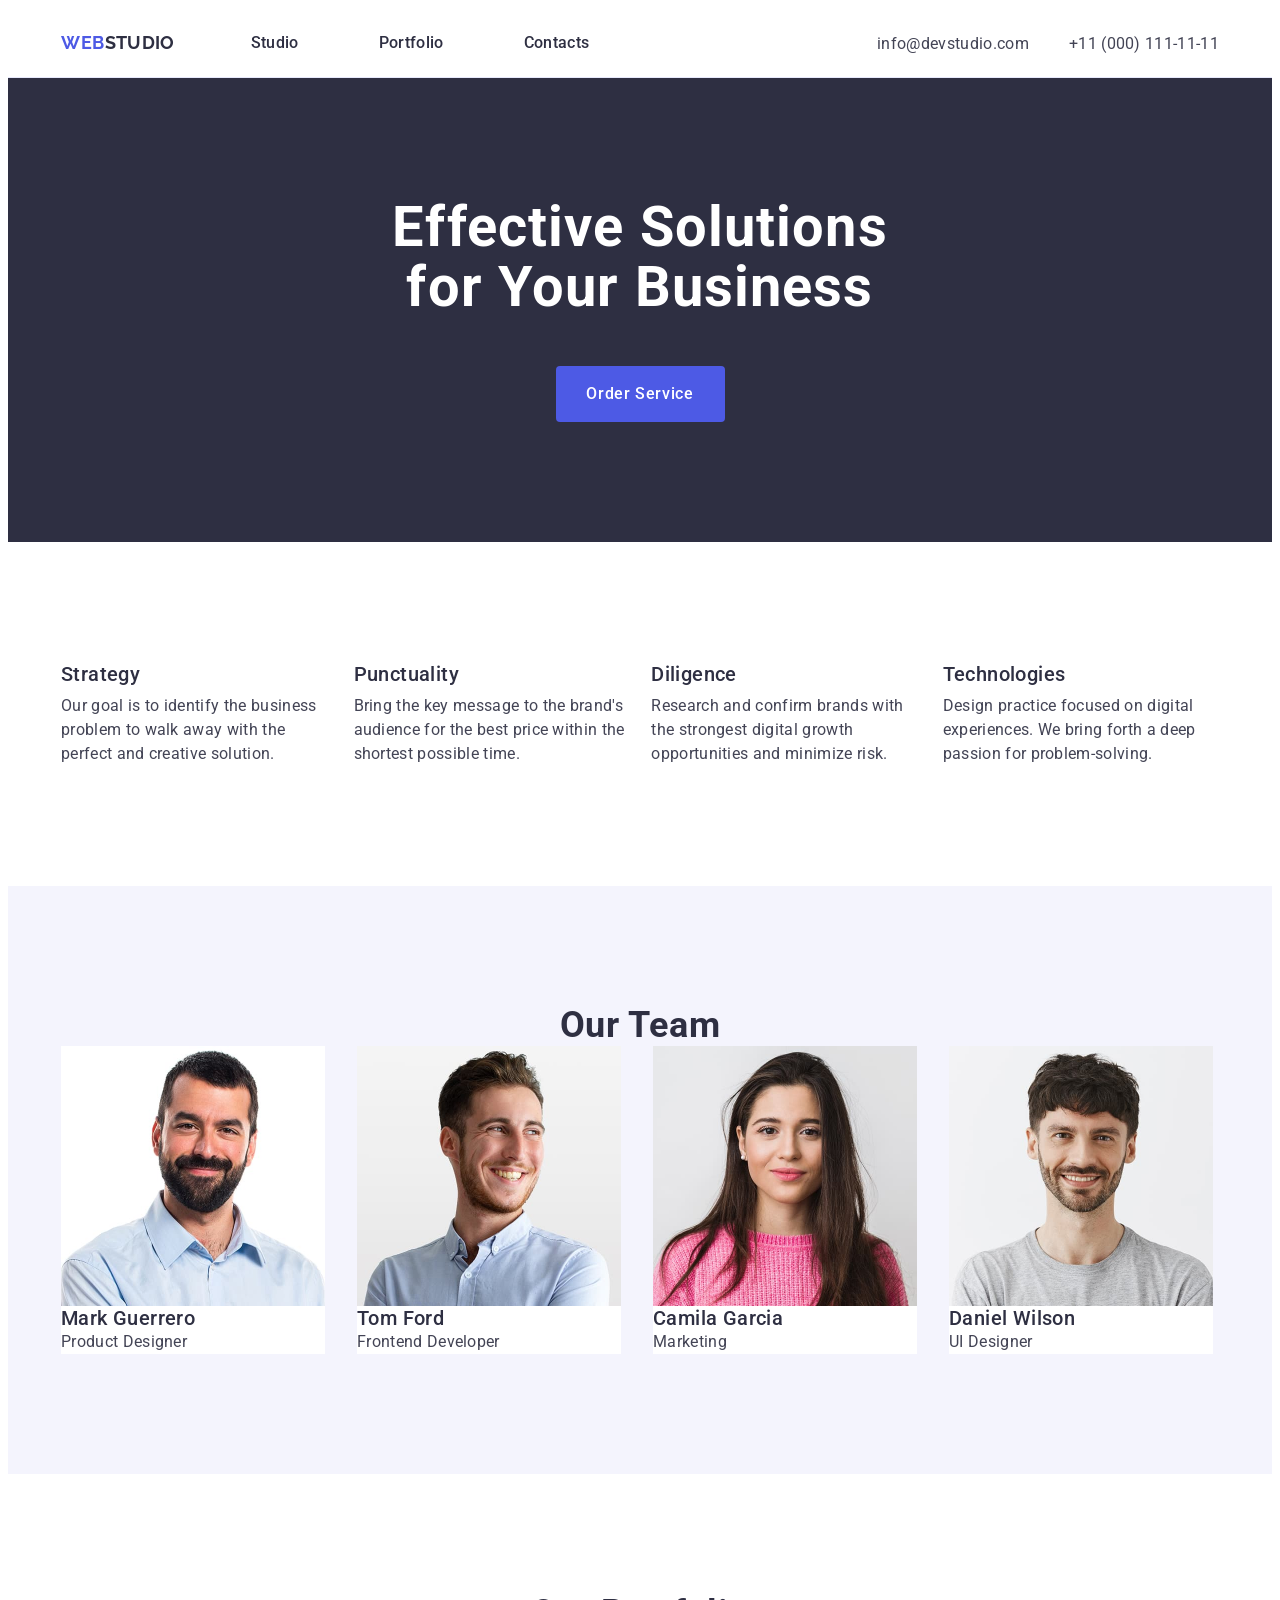
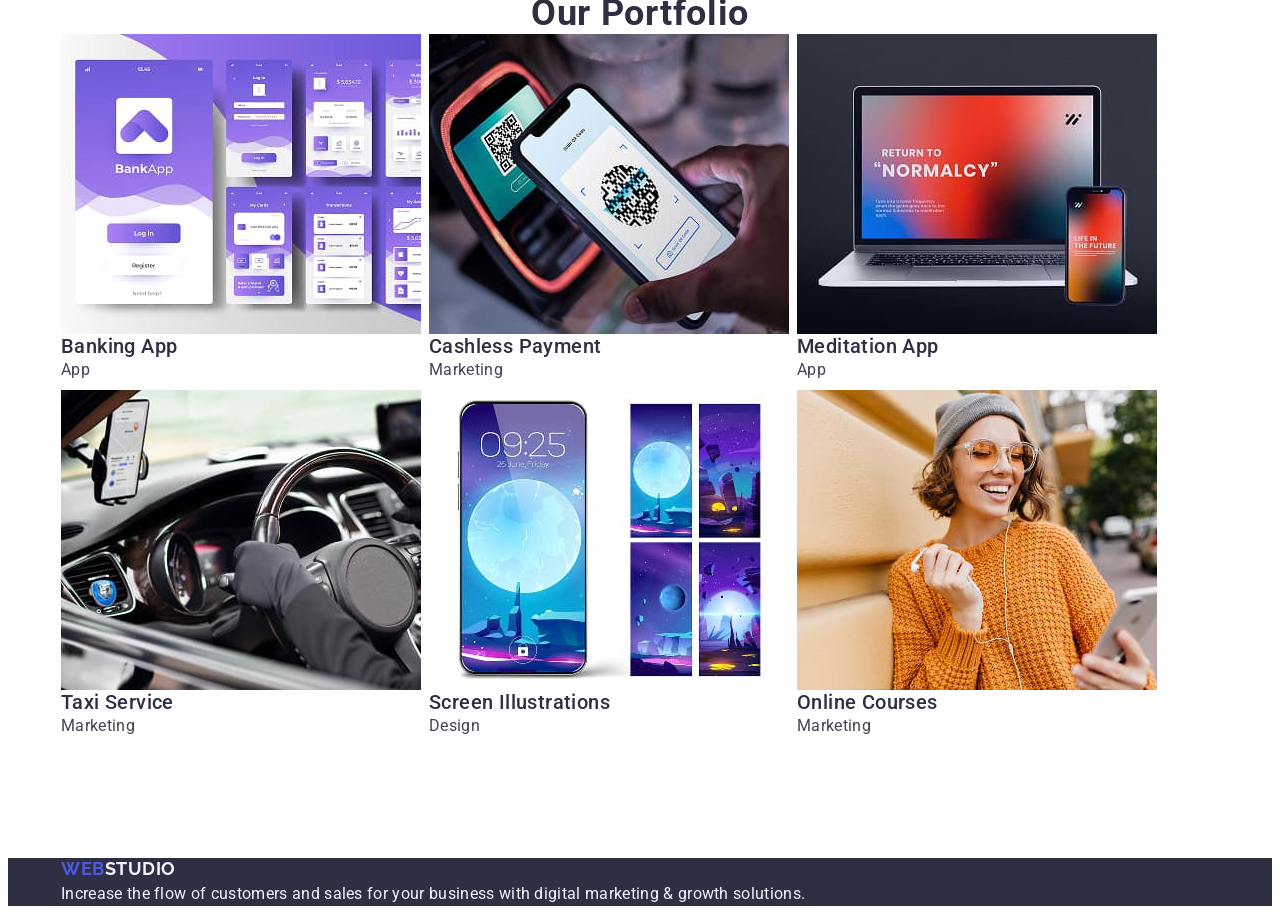
==== index.html @ 5b449cbd "visually hidden" ====
<!DOCTYPE html>
<html lang="en">
<head>
    <meta charset="UTF-8">
    <meta name="viewport" content="width=device-width, initial-scale=1.0">
    <title>WebStudio</title>
<link rel="preconnect" href="https://fonts.googleapis.com">
<link rel="preconnect" href="https://fonts.gstatic.com" crossorigin>
<link href="https://fonts.googleapis.com/css2?family=Raleway:wght@700&family=Roboto:wght@100..900&display=swap"
    rel="stylesheet">
    <link rel="stylesheet" href="https://cdnjs.com/libraries/modern-normalize">
    <link rel="stylesheet" href="./css/styles.css">
</head>
<body>
    
    
        <header class="header">
            <div class="conteiner ">
        <nav class="header-navigation">
            <a class="header-logo" href="./index.html">Web<span class="logo-header-studio">Studio</span></a>
            <ul class="header-links">
                <li>
                    <a class="header-link-studio" href="./index.html">Studio</a>
                </li>
                <li>
                    <a class="header-link-studio" href="">Portfolio</a>
                </li>
                <li>
                    <a class="header-link-studio" href="">Contacts</a>
                </li>
            </ul>
        </nav>
        <address >
        <ul class="contacts">
            <li>
                <a class="contacts-lits" href="mailto:info@devstudio.com">info@devstudio.com</a>
            </li>
            <li>
                <a class="contacts-lits" href="tel:+110001111111">+11 (000) 111-11-11</a>
            </li>
        </ul>
        </address>
        </div>
    </header>
    <main>

       
        <section class="section hero">
            <div class="conteiner">
            <div class="hero-section">
            <h1 class="hero-title">Effective Solutions
            for Your Business</h1>
            <button class="hero-button" type="button">Order Service</button>
            </div>
            </div>
        </section>
        

       
        <section class="section philosophy">
            <div class="conteiner">
            <h2 class="visually-hidden">Our philosophy</h2>
            <ul class="philosophy-list">
                <li>
                    <h3 class="philosophy-subtitle">Strategy</h3>
                    <p class="philosophy-text">Our goal is to identify the business
                    problem to walk away with the perfect and creative solution.</p>
                </li>
                <li>
                    <h3 class="philosophy-subtitle">Punctuality</h3>
                    <p class="philosophy-text">Bring the key message to the brand's audience for the best price within the shortest possible time.</p>
                </li>
                <li>
                    <h3 class="philosophy-subtitle">Diligence</h3>
                    <p class="philosophy-text">Research and confirm brands with the strongest digital growth opportunities and minimize risk.</p>
                </li>
                <li>
                    <h3 class="philosophy-subtitle">Technologies</h3>
                    <p class="philosophy-text">Design practice focused on digital experiences. We bring forth a deep passion for problem-solving.</p>
                </li>
            </ul>
            </div>
        </section>
        

        
        <section class="section team">
            <div class="conteiner">
            <h2 class="team-title">Our Team</h2>
            <ul class="team-list">
                <li class="team-photo">
                    <img src="./images/1_img.jpg" width="264" height="260" alt="Photo Mark Guerrero">
                    <h3 class="team-subtitle">Mark Guerrero</h3>
                    <p class="team-text">Product Designer</p>
                </li>
                <li class="team-photo">
                    <img src="./images/2_img.jpg" width="264" height="260" alt="Photo Tom Ford">
                    <h3 class="team-subtitle">Tom Ford</h3>
                    <p class="team-text">Frontend Developer</p>
                </li>
                <li class="team-photo">
                    <img src="./images/3_img.jpg" width="264" height="260" alt="Photo Camila Garcia">
                    <h3 class="team-subtitle">Camila Garcia</h3>
                    <p class="team-text">Marketing</p>
                </li>
                <li class="team-photo">
                    <img src="./images/4_img.jpg" width="264" height="260" alt="Photo Daniel Wilson">
                    <h3 class="team-subtitle">Daniel Wilson</h3>
                    <p class="team-text">UI Designer</p>
                </li>
            </ul>
            </div>
        </section>

        
        <section class="section portfolio">
            <div class="conteiner">
            <h2 class="portfolio-title">Our Portfolio</h2>
            <ul class="portfolio-list">
                <li>
                    <img src="./images/img_portfolio_1.jpg" width="360" height="300" alt="App windows">
                    <h3 class="portfolio-subtitle">Banking App</h3>
                    <p class="portfolio-text">App</p>
                </li>
                <li>
                    <img src="./images/img_portfolio_2.jpg" width="360" height="300" alt="Reading QR code">
                    <h3 class="portfolio-subtitle">Cashless Payment</h3>
                    <p class="portfolio-text">Marketing</p>
                </li>
                <li>
                    <img src="./images/img_portfolio_3.jpg" width="360" height="300" alt="Laptop and phone photo">
                    <h3 class="portfolio-subtitle">Meditation App</h3>
                    <p class="portfolio-text">App</p>
                </li>
                <li>
                    <img src="./images/img_portfolio_4.jpg" width="360" height="300" alt="Driving car">
                    <h3 class="portfolio-subtitle">Taxi Service</h3>
                    <p class="portfolio-text">Marketing</p>
                </li>
                <li>
                    <img src="./images/img_portfolio_5.jpg" width="360" height="300" alt="Mobile phone screens">
                    <h3 class="portfolio-subtitle">Screen Illustrations</h3>
                    <p class="portfolio-text">Design</p>
                </li>
                <li>
                    <img src="./images/img_portfolio_6.jpg" width="360" height="300" alt="Girl in glasses">
                    <h3 class="portfolio-subtitle">Online Courses</h3>
                    <p class="portfolio-text">Marketing</p>
                </li>
            </ul>
            </div>
        </section>
    </main>

    <footer class="footer">
        <div class="conteiner">
        <a class="footer-logo" href="./index.html">Web<span class="logo-studio">Studio</span></a>
        <p class="footer-text">Increase the flow of customers and sales for your business with digital marketing & growth solutions.</p>
    </div>
    </footer>

</body>
</html>
---- css/styles.css ----
h1,h2,h3,h4,h5,h6,
p,ul {
    margin-top: 0;
    margin-bottom: 0;
}
body {
    font-family: "Roboto", sans-serif;
    font-size:  16px;
    line-height: 1.5;
    letter-spacing: 2%;
    color: #434455;
    background-color: #FFFFFF;
}
.conteiner{
    max-width: 1158px;
    margin: 0 auto;
    padding: 0 15px;
}
ul{
    list-style: none;
    color: #434455;
    padding-left: 0;
}
a {
    text-decoration: none;
    color: #434455;
}
a:hover,
a:focus {
    color: #404bbf;
}
button:hover,
button:focus {
    cursor: pointer;
    color: #434455;
    font-weight: 500;  
    background-color: #404BBF;
}
h2 {
    font-size: 36;
    font-weight: 700;
    line-height: 1.11;
}
h3 {
    font-size: 20px;
    letter-spacing: 0.02em;
    font-weight: 500;
    line-height: 1.2;
    color: #2e2f42;
}
img {
    display: block;
    max-width: 100%;
}
.visually-hidden {
    position: absolute;
    width: 1px;
    height: 1px;
    margin: -1px;
    border: 0;
    padding: 0;

    white-space: nowrap;
    clip-path: inset(100%);
    clip: rect(0 0 0 0);
    overflow: hidden;
}

.header .conteiner{
    display: flex;
    justify-content: space-between;
}
.header {
    border-bottom: 1px solid #E7E9FC;
}
.header-logo {
    color: #4d5ae5;
    font-family: 'Raleway', sans-serif;
    font-size: 18px;
    line-height: 1.17;
    letter-spacing: 0.03em;
    font-weight: 700;
    text-transform: uppercase;
    padding: 24px 76px 24px 0;
}
.logo-header-studio {
    color: #2e2f42;
    font-weight: 700;
    letter-spacing: 0.02em;
}
.header-navigation{
    display: flex;
}
.header-links{
    display: flex;
    gap: 40px;
    line-height: 1.5;
    font-weight: 500;
    letter-spacing: 0.02em;
    align-items: center;
}
.header-link-studio {
    color: #2e2f42;
    padding: 24px 40px 24px 0;
}
.header-link-studio:last-child{

}
.contacts{
    display: flex;
    gap: 40px;
    font-style: normal;
    justify-content: flex-end;
    align-items: baseline;
    padding-top: 24px;
    padding-bottom: 
 }
.contacts-lits{
    letter-spacing: 0.02em;
}

.section {
    padding-top: 120px;
    padding-bottom: 120px;
}
.hero {
    background-color: #2E2F42;
}
.hero-section {
    text-align: center;
}
.hero-title{
    font-size: 56px;
    font-weight: 700;
    line-height: 1.07;
    letter-spacing: 0.02em;
    color: #FFFFFF;
    max-width: 496px;
    margin: 0 auto;
}

.hero-button{
    font-family: "Roboto", sans-serif;
    font-weight: 500;
    font-size: 16px;
    line-height: 1.5;
    letter-spacing: 0.04em;
    background-color: #4D5AE5;
    color: #FFFFFF;
    border-radius: 4px;
    width: 169px;
    height: 56px;
    border: 0px;
    margin-top: 48px;
}

.philosophy-list {
     display: flex;
     gap: 24px;
     flex-basis: calc((100% - 264px)/4);
}

.philosophy-subtitle{
    margin-bottom: 8px;
}
.philosophy-text{
    line-height: 1.5;
    letter-spacing: 0.02em;
}

.team{
    background-color: #F4F4FD;
}
.team-list {
    display: flex;
    gap: 32px;
}
.team-photo{
    background-color: #FFFFFF;
}
.team-title{
    font-size: 36px;
    line-height: 1.11;
    text-align: center;
    letter-spacing: 0.02em;
    text-transform: capitalize;
    color: #2e2f42;
}
.team-subtitle{
    font-size: 20px;
    line-height: 1.2;
    letter-spacing: 0.02em;
    color: #2e2f42;
}
.team-text{
    font-size: 16px;
    line-height: 1.5;
    letter-spacing: 0.02em;
}

.portfolio-list{
    display: flex;
    flex-wrap: wrap;
    gap: 8px;
}
.portfolio-title{
    font-size: 36px;
    line-height: 1.11;
    text-align: center;
    letter-spacing: 0.02em;
    text-transform: capitalize;
    color: #2e2f42;
}
.portfolio-subtitle{
    font-size: 20px;
    line-height: 1.2;
    letter-spacing: 0.02em;
    color: #2e2f42;
}
.portfolio-text{
    letter-spacing: 0.02em;
}
.footer{
    background-color:#2E2F42;
}
.footer-logo {
        font-family: 'Raleway', sans-serif;
        font-size: 18px;
        line-height: 1.17;
        text-transform: uppercase;
        font-weight: 700;
        color:#4d5ae5;
        letter-spacing: 0.03em;
    }
    .logo-studio{
        color: #f4f4fd;
    }
.footer-text{
    letter-spacing: 0.02em;
    color:#F4F4FD;
}
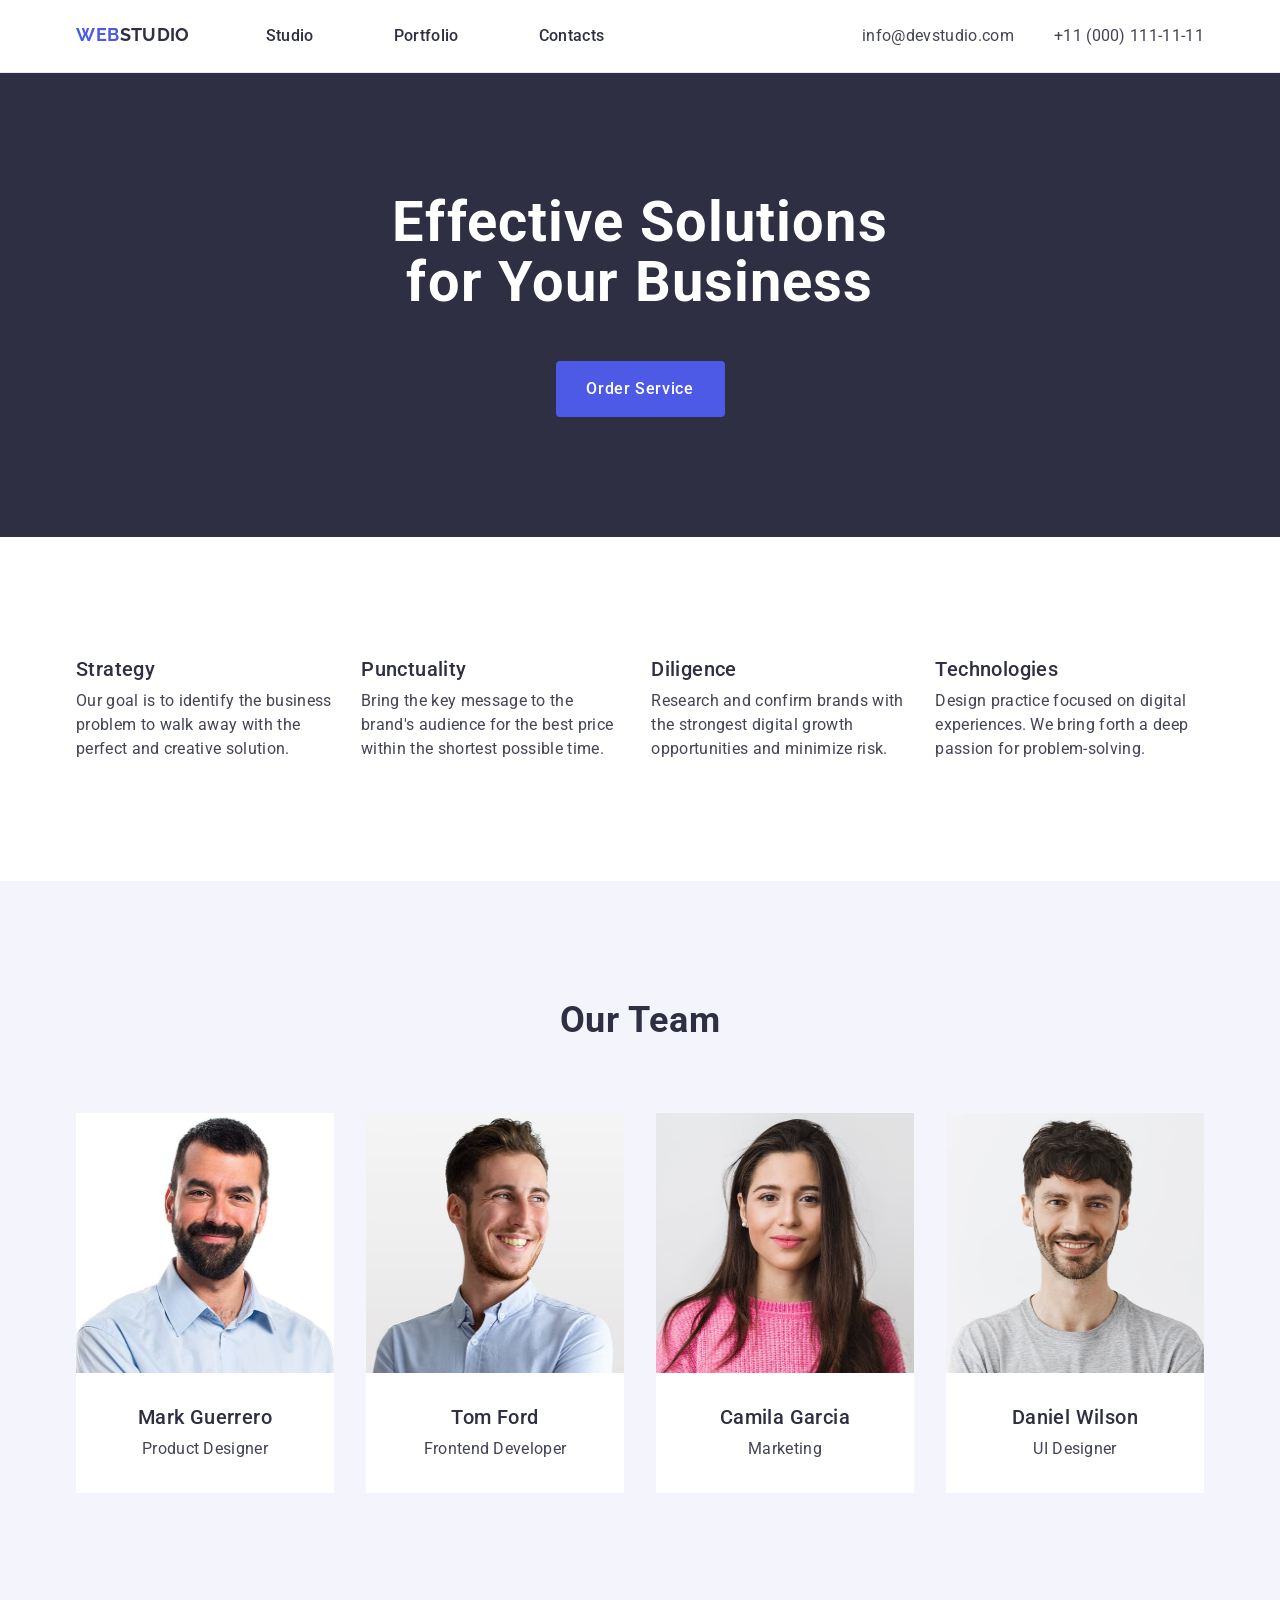
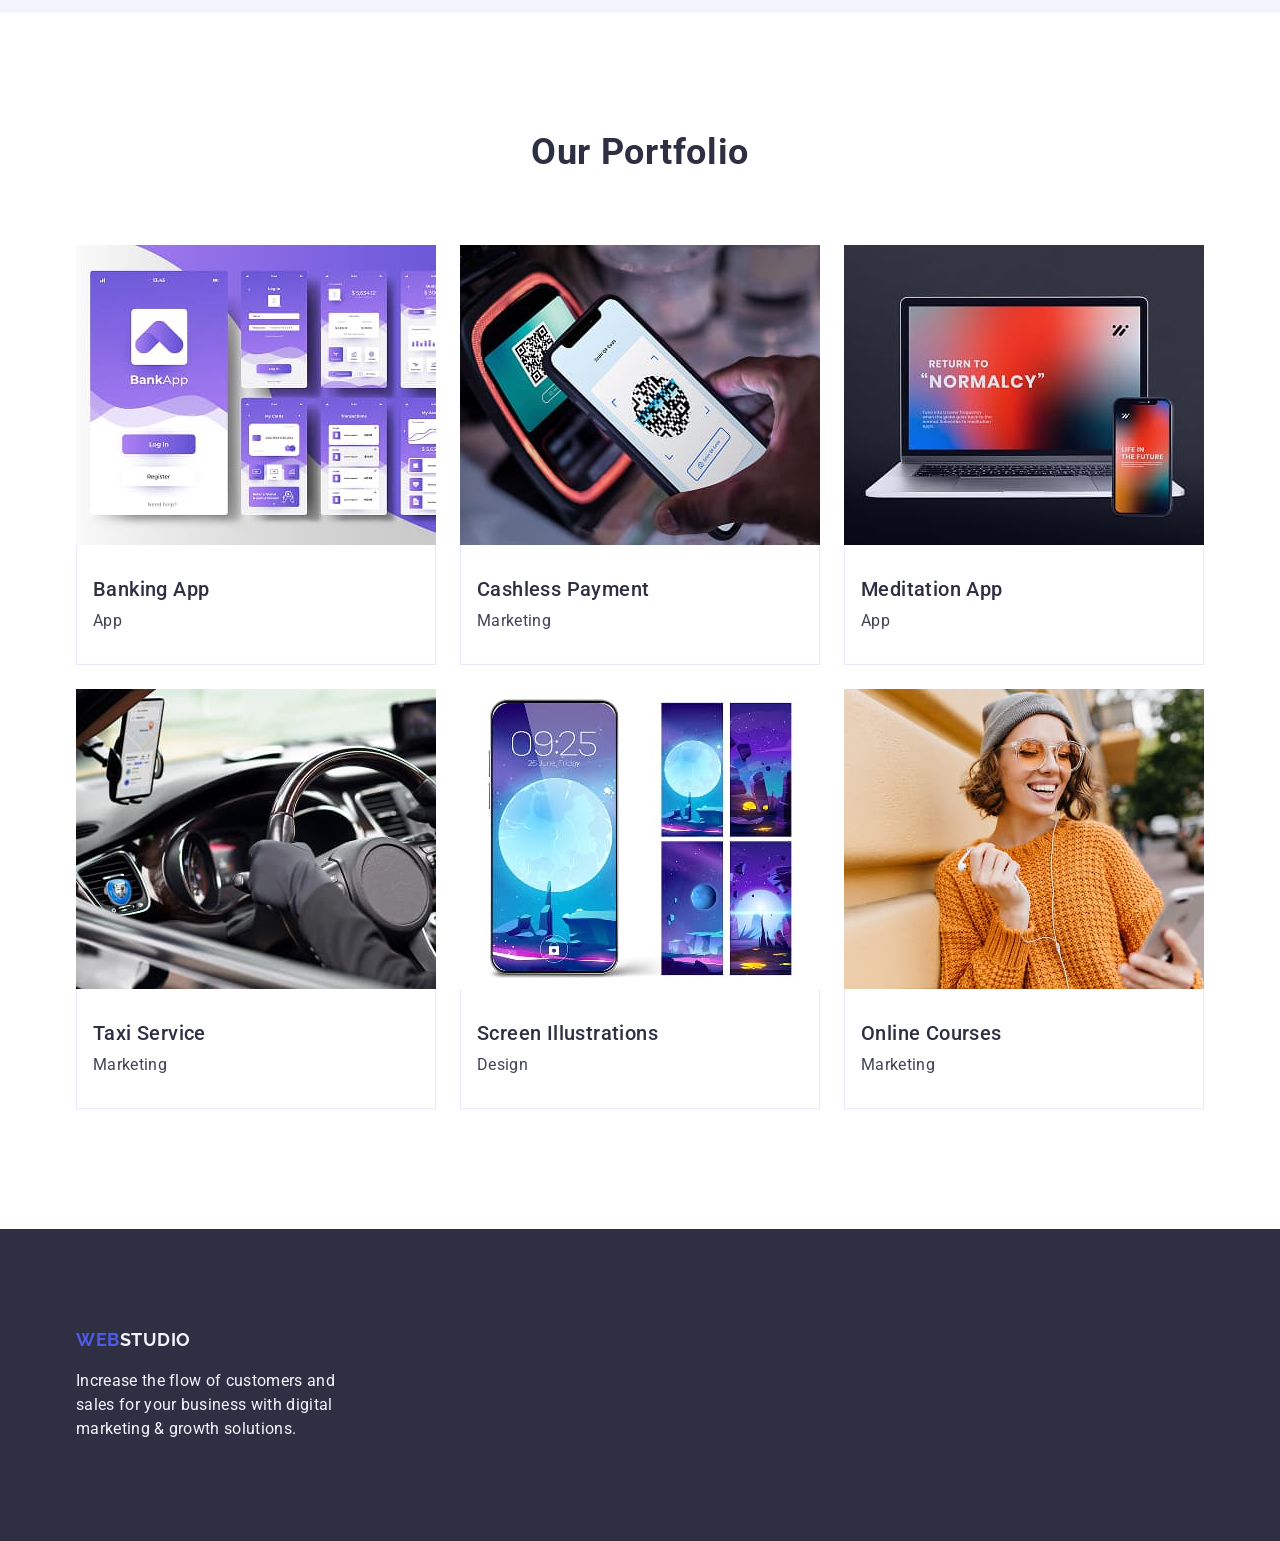
==== commit cd00c277: "hw done" ====
--- a/index.html
+++ b/index.html
@@ -8,7 +8,9 @@
 <link rel="preconnect" href="https://fonts.gstatic.com" crossorigin>
 <link href="https://fonts.googleapis.com/css2?family=Raleway:wght@700&family=Roboto:wght@100..900&display=swap"
     rel="stylesheet">
-    <link rel="stylesheet" href="https://cdnjs.com/libraries/modern-normalize">
+<link rel="stylesheet" href="https://cdnjs.cloudflare.com/ajax/libs/modern-normalize/3.0.1/modern-normalize.min.css"
+    integrity="sha512-q6WgHqiHlKyOqslT/lgBgodhd03Wp4BEqKeW6nNtlOY4quzyG3VoQKFrieaCeSnuVseNKRGpGeDU3qPmabCANg=="
+    crossorigin="anonymous" referrerpolicy="no-referrer" />
     <link rel="stylesheet" href="./css/styles.css">
 </head>
 <body>
@@ -90,23 +92,31 @@
             <ul class="team-list">
                 <li class="team-photo">
                     <img src="./images/1_img.jpg" width="264" height="260" alt="Photo Mark Guerrero">
+                    <div class="team-name">
                     <h3 class="team-subtitle">Mark Guerrero</h3>
                     <p class="team-text">Product Designer</p>
+                    </div>
                 </li>
                 <li class="team-photo">
                     <img src="./images/2_img.jpg" width="264" height="260" alt="Photo Tom Ford">
+                    <div class="team-name">
                     <h3 class="team-subtitle">Tom Ford</h3>
                     <p class="team-text">Frontend Developer</p>
+                    </div>
                 </li>
                 <li class="team-photo">
                     <img src="./images/3_img.jpg" width="264" height="260" alt="Photo Camila Garcia">
+                    <div class="team-name">
                     <h3 class="team-subtitle">Camila Garcia</h3>
                     <p class="team-text">Marketing</p>
+                    </div>
                 </li>
                 <li class="team-photo">
                     <img src="./images/4_img.jpg" width="264" height="260" alt="Photo Daniel Wilson">
+                    <div class="team-name">
                     <h3 class="team-subtitle">Daniel Wilson</h3>
                     <p class="team-text">UI Designer</p>
+                    </div>
                 </li>
             </ul>
             </div>
@@ -119,33 +129,45 @@
             <ul class="portfolio-list">
                 <li>
                     <img src="./images/img_portfolio_1.jpg" width="360" height="300" alt="App windows">
+                    <div class="portfolio-name">
                     <h3 class="portfolio-subtitle">Banking App</h3>
                     <p class="portfolio-text">App</p>
+                    </div>
                 </li>
                 <li>
                     <img src="./images/img_portfolio_2.jpg" width="360" height="300" alt="Reading QR code">
+                    <div class="portfolio-name">
                     <h3 class="portfolio-subtitle">Cashless Payment</h3>
                     <p class="portfolio-text">Marketing</p>
+                    </div>
                 </li>
                 <li>
                     <img src="./images/img_portfolio_3.jpg" width="360" height="300" alt="Laptop and phone photo">
+                    <div class="portfolio-name">
                     <h3 class="portfolio-subtitle">Meditation App</h3>
                     <p class="portfolio-text">App</p>
+                    </div>
                 </li>
                 <li>
                     <img src="./images/img_portfolio_4.jpg" width="360" height="300" alt="Driving car">
+                    <div class="portfolio-name">
                     <h3 class="portfolio-subtitle">Taxi Service</h3>
                     <p class="portfolio-text">Marketing</p>
+                    </div>
                 </li>
                 <li>
                     <img src="./images/img_portfolio_5.jpg" width="360" height="300" alt="Mobile phone screens">
+                    <div class="portfolio-name">
                     <h3 class="portfolio-subtitle">Screen Illustrations</h3>
                     <p class="portfolio-text">Design</p>
+                    </div>
                 </li>
                 <li>
                     <img src="./images/img_portfolio_6.jpg" width="360" height="300" alt="Girl in glasses">
+                    <div class="portfolio-name">
                     <h3 class="portfolio-subtitle">Online Courses</h3>
                     <p class="portfolio-text">Marketing</p>
+                    </div>
                 </li>
             </ul>
             </div>
--- a/css/styles.css
+++ b/css/styles.css
@@ -82,7 +82,8 @@
     letter-spacing: 0.03em;
     font-weight: 700;
     text-transform: uppercase;
-    padding: 24px 76px 24px 0;
+    padding: 24px 0;
+    margin-right: 76px;
 }
 .logo-header-studio {
     color: #2e2f42;
@@ -104,9 +105,7 @@
     color: #2e2f42;
     padding: 24px 40px 24px 0;
 }
-.header-link-studio:last-child{
-
-}
+
 .contacts{
     display: flex;
     gap: 40px;
@@ -114,7 +113,7 @@
     justify-content: flex-end;
     align-items: baseline;
     padding-top: 24px;
-    padding-bottom: 
+    padding-bottom: 24px;
  }
 .contacts-lits{
     letter-spacing: 0.02em;
@@ -158,7 +157,7 @@
 .philosophy-list {
      display: flex;
      gap: 24px;
-     flex-basis: calc((100% - 264px)/4);
+     flex-basis: calc((100% - 72px)/4);
 }
 
 .philosophy-subtitle{
@@ -171,6 +170,13 @@
 
 .team{
     background-color: #F4F4FD;
+}
+.team-name{
+    padding: 32px 16px;
+    text-align: center;
+}
+.team-title{
+    margin-bottom: 72px;
 }
 .team-list {
     display: flex;
@@ -192,6 +198,7 @@
     line-height: 1.2;
     letter-spacing: 0.02em;
     color: #2e2f42;
+    margin-bottom: 8px;
 }
 .team-text{
     font-size: 16px;
@@ -202,7 +209,15 @@
 .portfolio-list{
     display: flex;
     flex-wrap: wrap;
-    gap: 8px;
+    gap: 24px;
+}
+.portfolio-name{
+    border-top: 0;
+    border-right: 1px solid #E7E9FC;
+    border-bottom: 1px solid #E7E9FC;
+    border-left: 1px solid #E7E9FC;
+    width: 360px;
+    height: 120px;
 }
 .portfolio-title{
     font-size: 36px;
@@ -211,18 +226,27 @@
     letter-spacing: 0.02em;
     text-transform: capitalize;
     color: #2e2f42;
+    margin-bottom: 72px;
 }
 .portfolio-subtitle{
     font-size: 20px;
     line-height: 1.2;
     letter-spacing: 0.02em;
     color: #2e2f42;
+    padding-top: 32px;
+    padding-left: 16px;
+    padding-bottom: 8px;
 }
 .portfolio-text{
     letter-spacing: 0.02em;
+    padding-left: 16px;
 }
 .footer{
     background-color:#2E2F42;
+}
+.footer .conteiner{
+    padding-top: 100px;
+    padding-bottom: 100px;
 }
 .footer-logo {
         font-family: 'Raleway', sans-serif;
@@ -239,4 +263,6 @@
 .footer-text{
     letter-spacing: 0.02em;
     color:#F4F4FD;
+    width: 264px;
+    margin-top: 16px;
 }
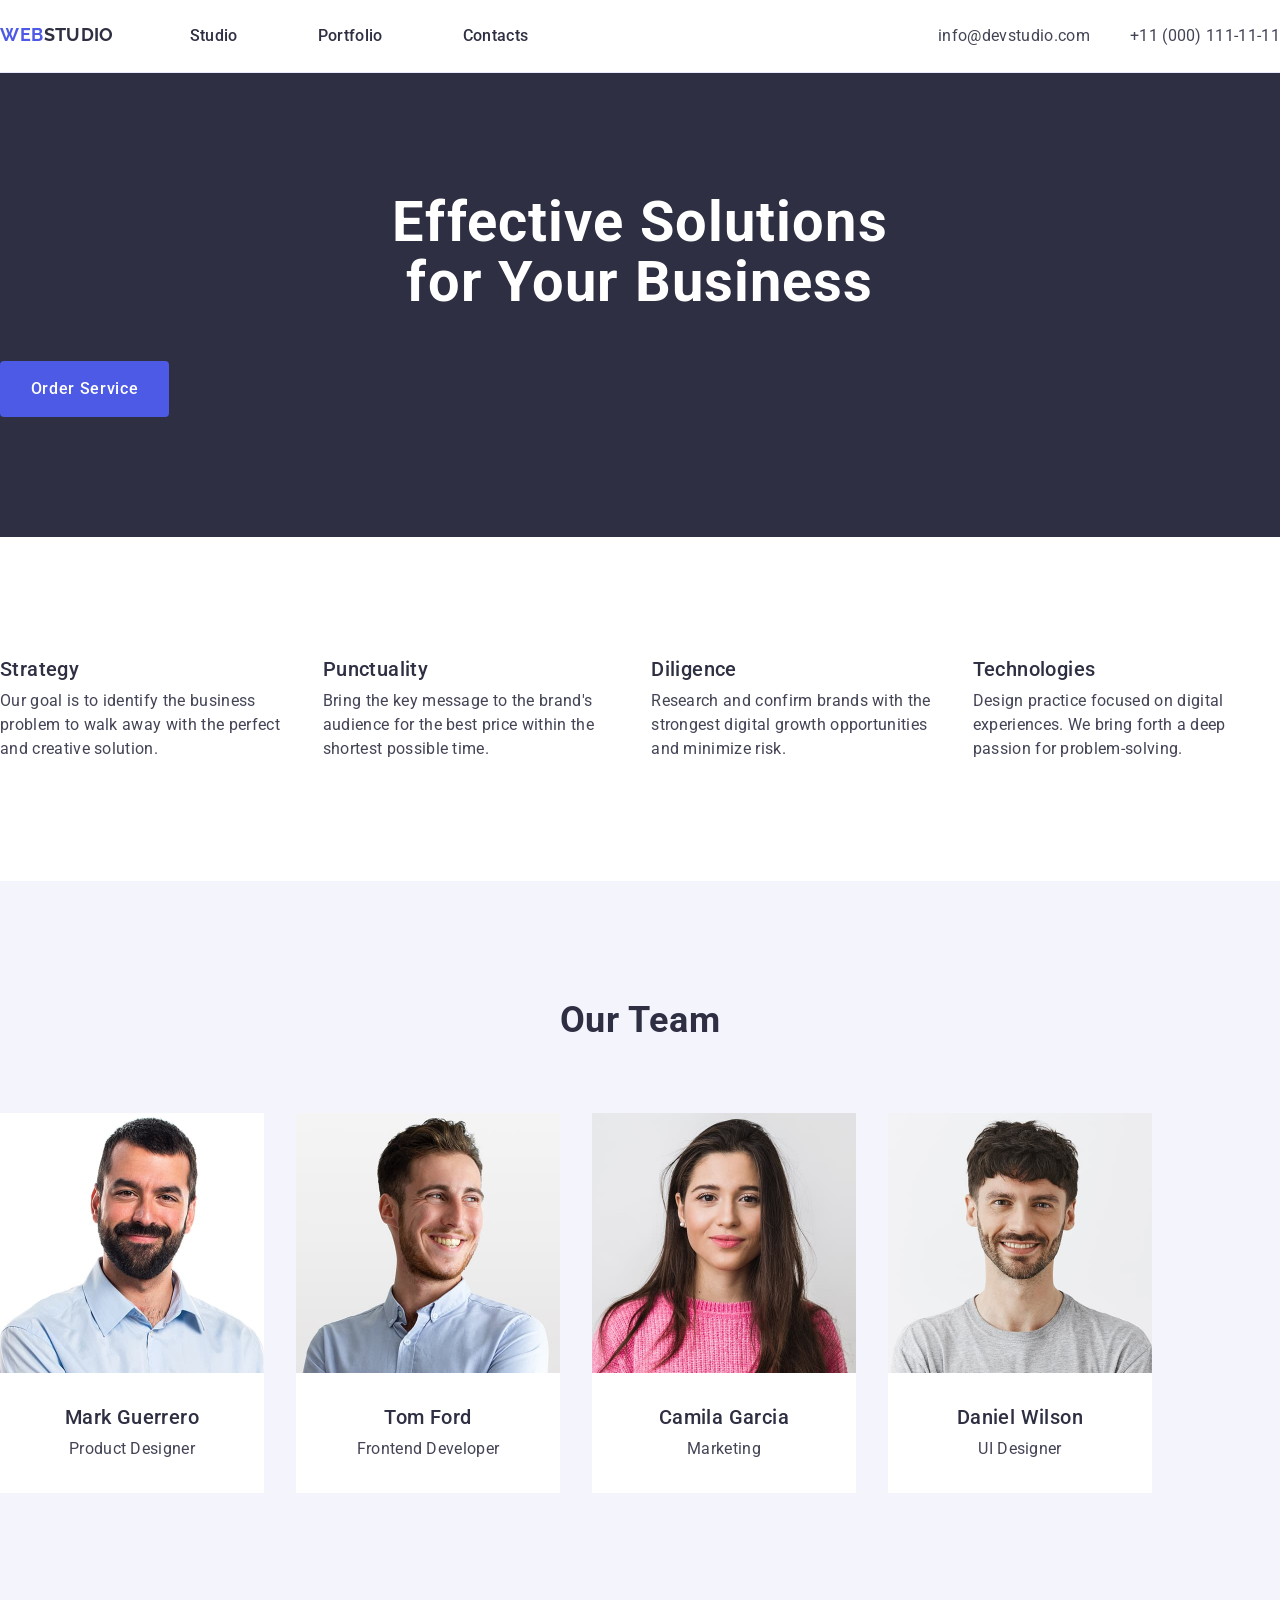
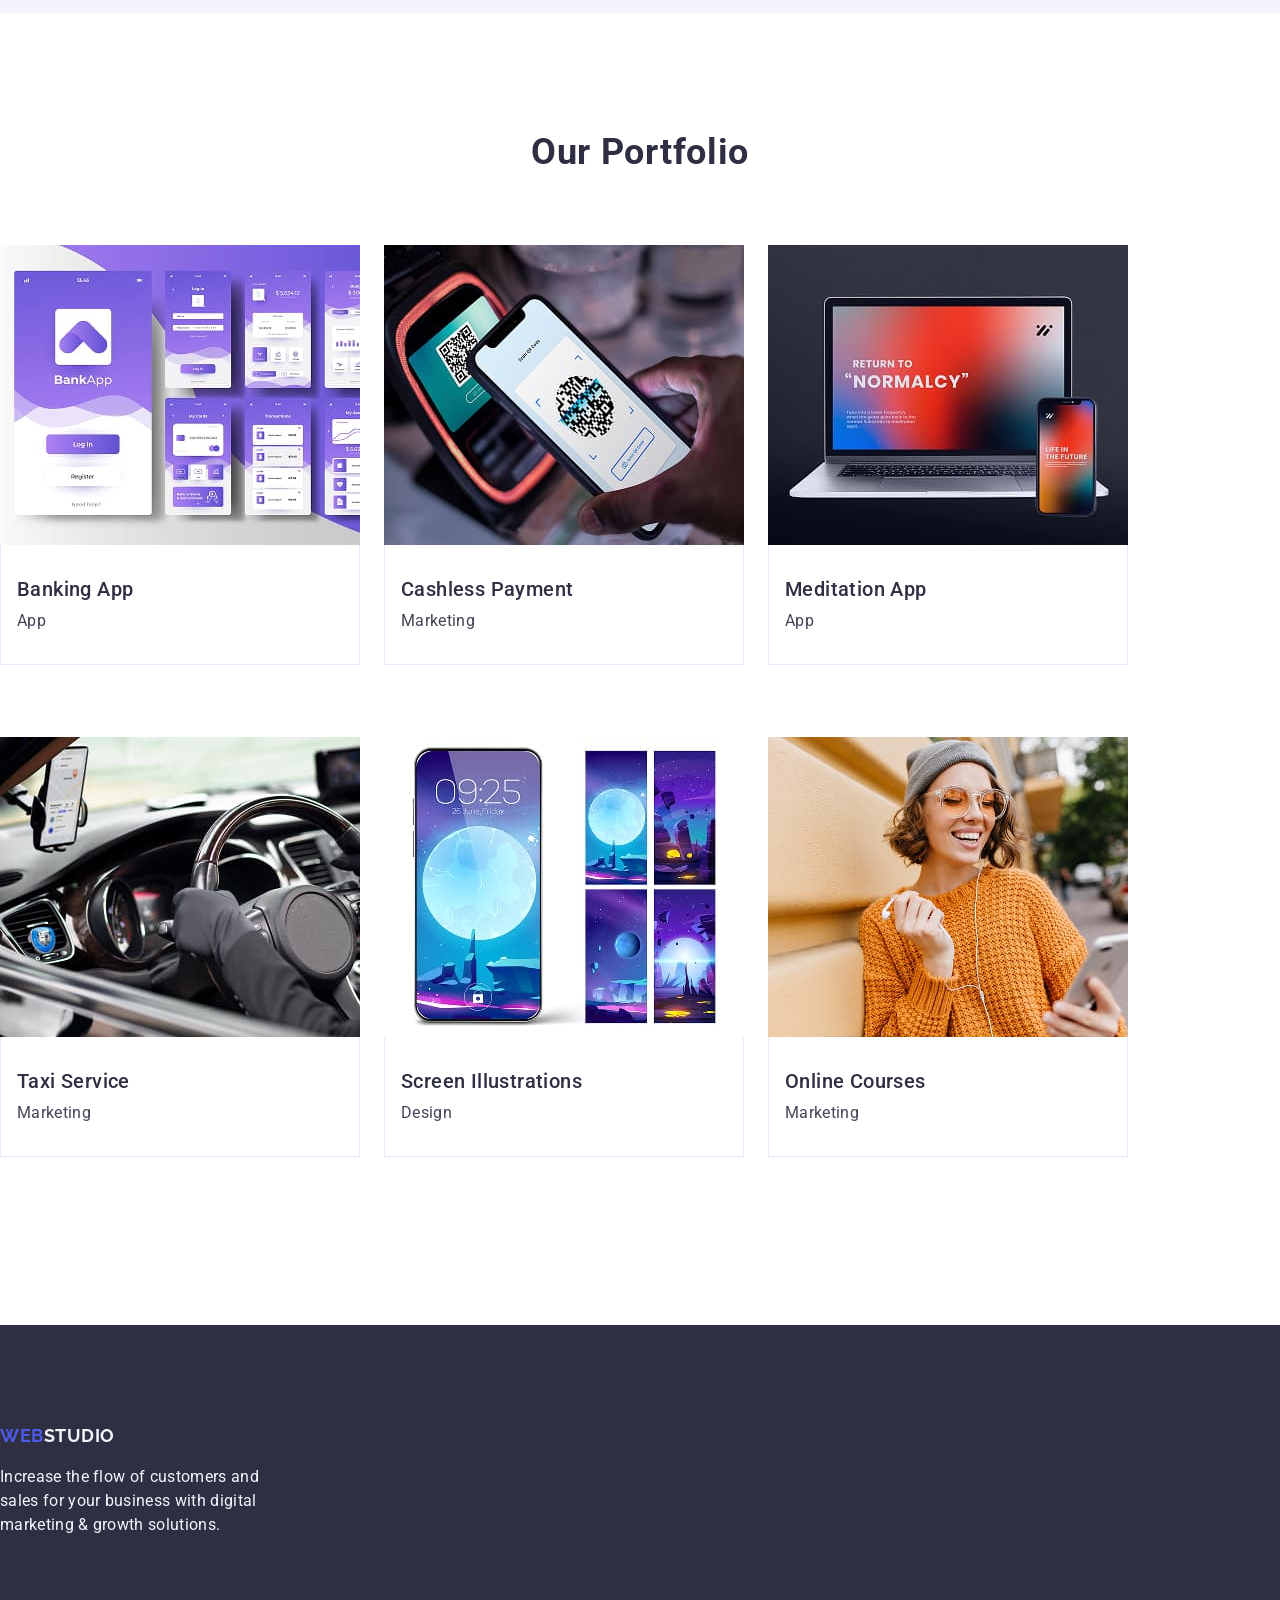
==== commit 3bf32930: "fixed hw" ====
--- a/index.html
+++ b/index.html
@@ -17,7 +17,7 @@
     
     
         <header class="header">
-            <div class="conteiner ">
+            <div class="container ">
         <nav class="header-navigation">
             <a class="header-logo" href="./index.html">Web<span class="logo-header-studio">Studio</span></a>
             <ul class="header-links">
@@ -48,7 +48,7 @@
 
        
         <section class="section hero">
-            <div class="conteiner">
+            <div class="container">
             <div class="hero-section">
             <h1 class="hero-title">Effective Solutions
             for Your Business</h1>
@@ -60,7 +60,7 @@
 
        
         <section class="section philosophy">
-            <div class="conteiner">
+            <div class="container">
             <h2 class="visually-hidden">Our philosophy</h2>
             <ul class="philosophy-list">
                 <li>
@@ -87,7 +87,7 @@
 
         
         <section class="section team">
-            <div class="conteiner">
+            <div class="container">
             <h2 class="team-title">Our Team</h2>
             <ul class="team-list">
                 <li class="team-photo">
@@ -124,7 +124,7 @@
 
         
         <section class="section portfolio">
-            <div class="conteiner">
+            <div class="container">
             <h2 class="portfolio-title">Our Portfolio</h2>
             <ul class="portfolio-list">
                 <li>
@@ -175,7 +175,7 @@
     </main>
 
     <footer class="footer">
-        <div class="conteiner">
+        <div class="container">
         <a class="footer-logo" href="./index.html">Web<span class="logo-studio">Studio</span></a>
         <p class="footer-text">Increase the flow of customers and sales for your business with digital marketing & growth solutions.</p>
     </div>
--- a/css/styles.css
+++ b/css/styles.css
@@ -67,7 +67,7 @@
     overflow: hidden;
 }
 
-.header .conteiner{
+.header .container{
     display: flex;
     justify-content: space-between;
 }
@@ -140,6 +140,7 @@
 }
 
 .hero-button{
+    display: block;
     font-family: "Roboto", sans-serif;
     font-weight: 500;
     font-size: 16px;
@@ -148,10 +149,11 @@
     background-color: #4D5AE5;
     color: #FFFFFF;
     border-radius: 4px;
-    width: 169px;
+    min-width: 169px;
     height: 56px;
-    border: 0px;
     margin-top: 48px;
+    cursor: pointer;
+    border: none;
 }
 
 .philosophy-list {
@@ -211,6 +213,7 @@
     flex-wrap: wrap;
     gap: 24px;
 }
+
 .portfolio-name{
     border-top: 0;
     border-right: 1px solid #E7E9FC;
@@ -218,6 +221,7 @@
     border-left: 1px solid #E7E9FC;
     width: 360px;
     height: 120px;
+    margin-bottom: 48px;
 }
 .portfolio-title{
     font-size: 36px;
@@ -244,7 +248,7 @@
 .footer{
     background-color:#2E2F42;
 }
-.footer .conteiner{
+.footer .container{
     padding-top: 100px;
     padding-bottom: 100px;
 }
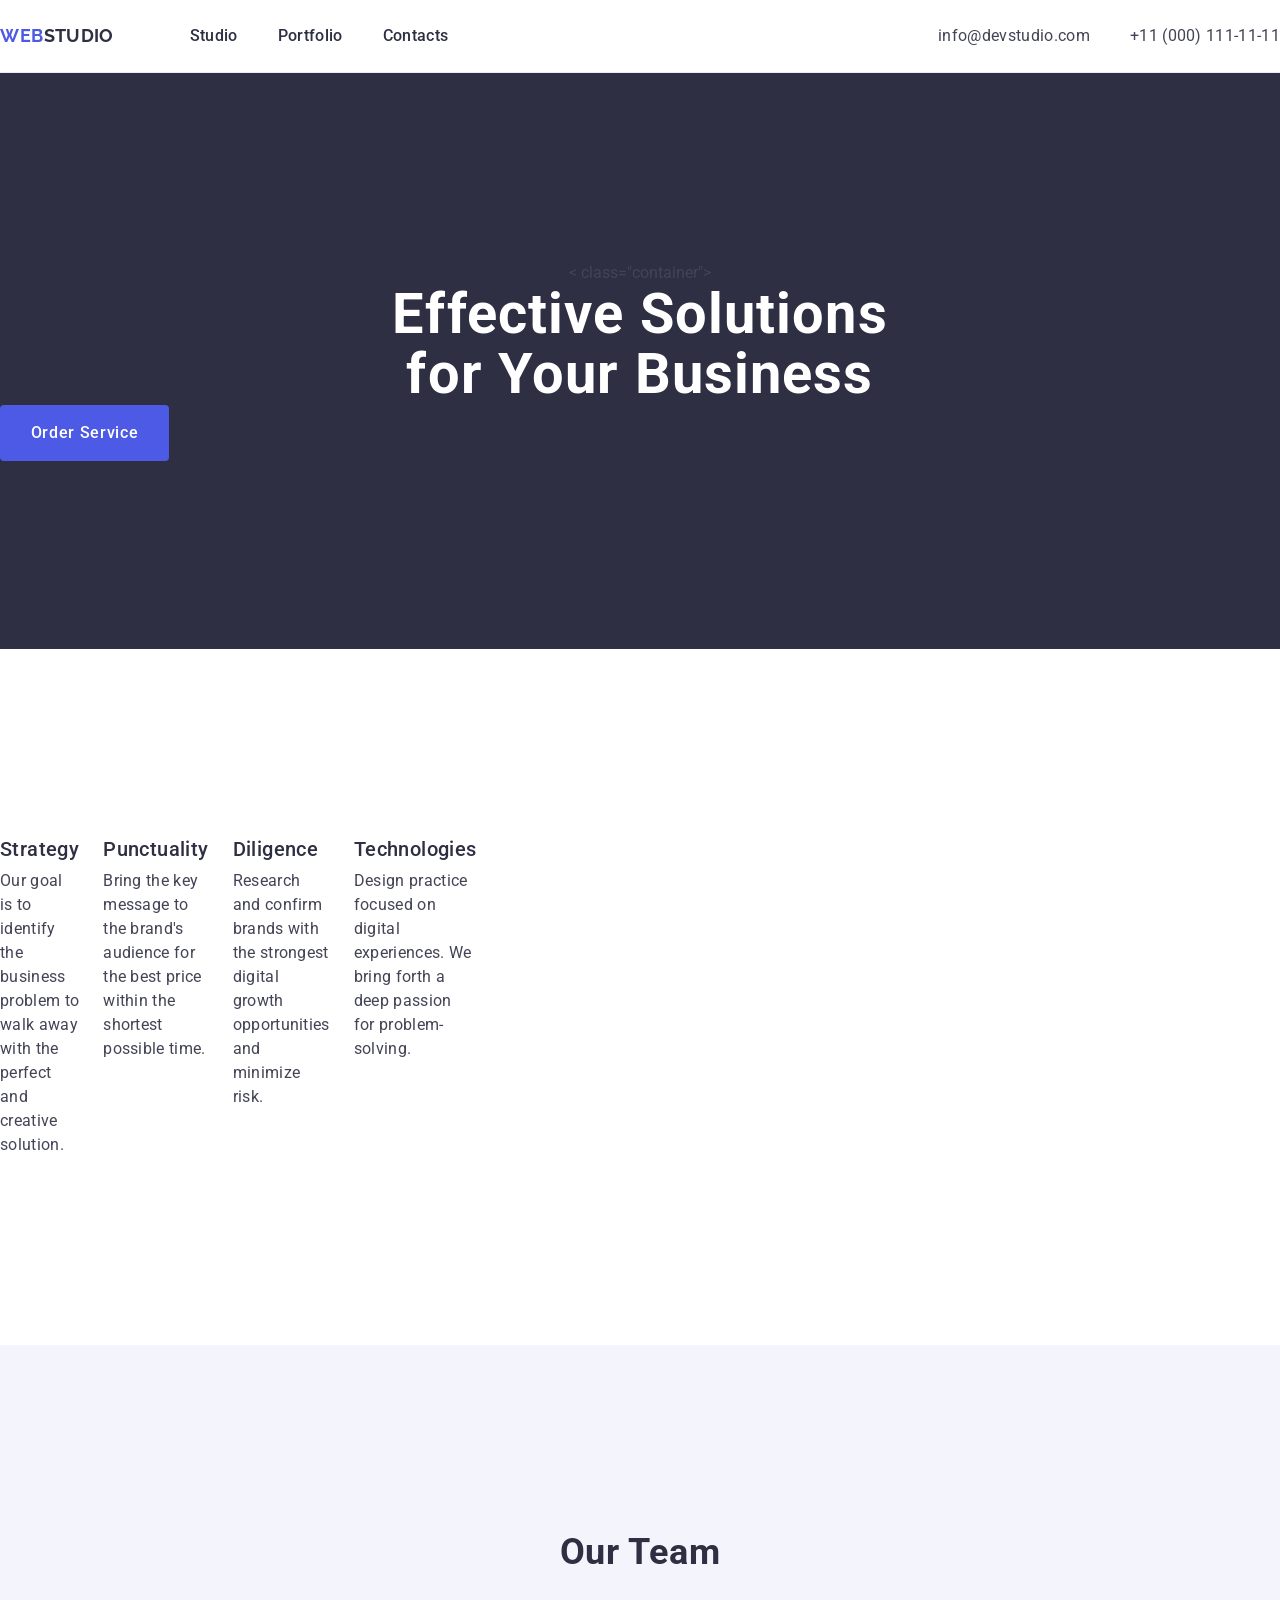
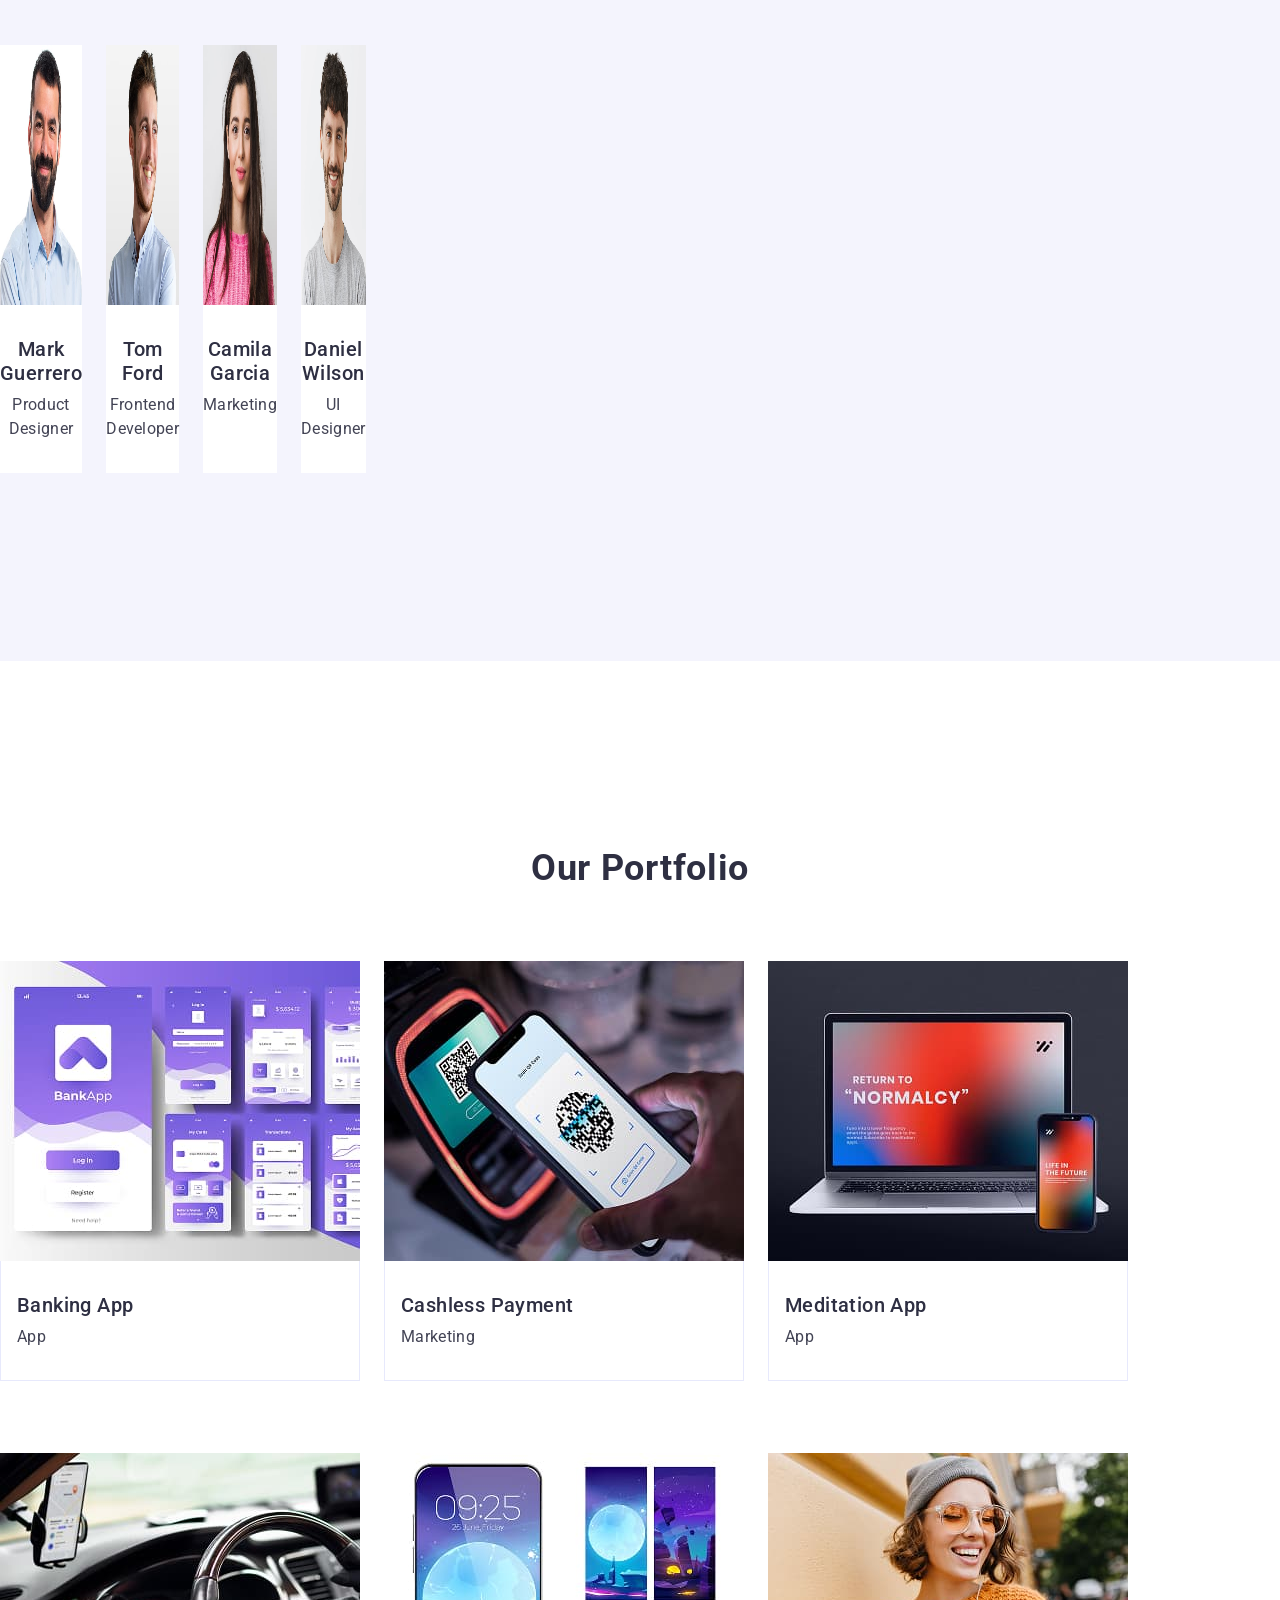
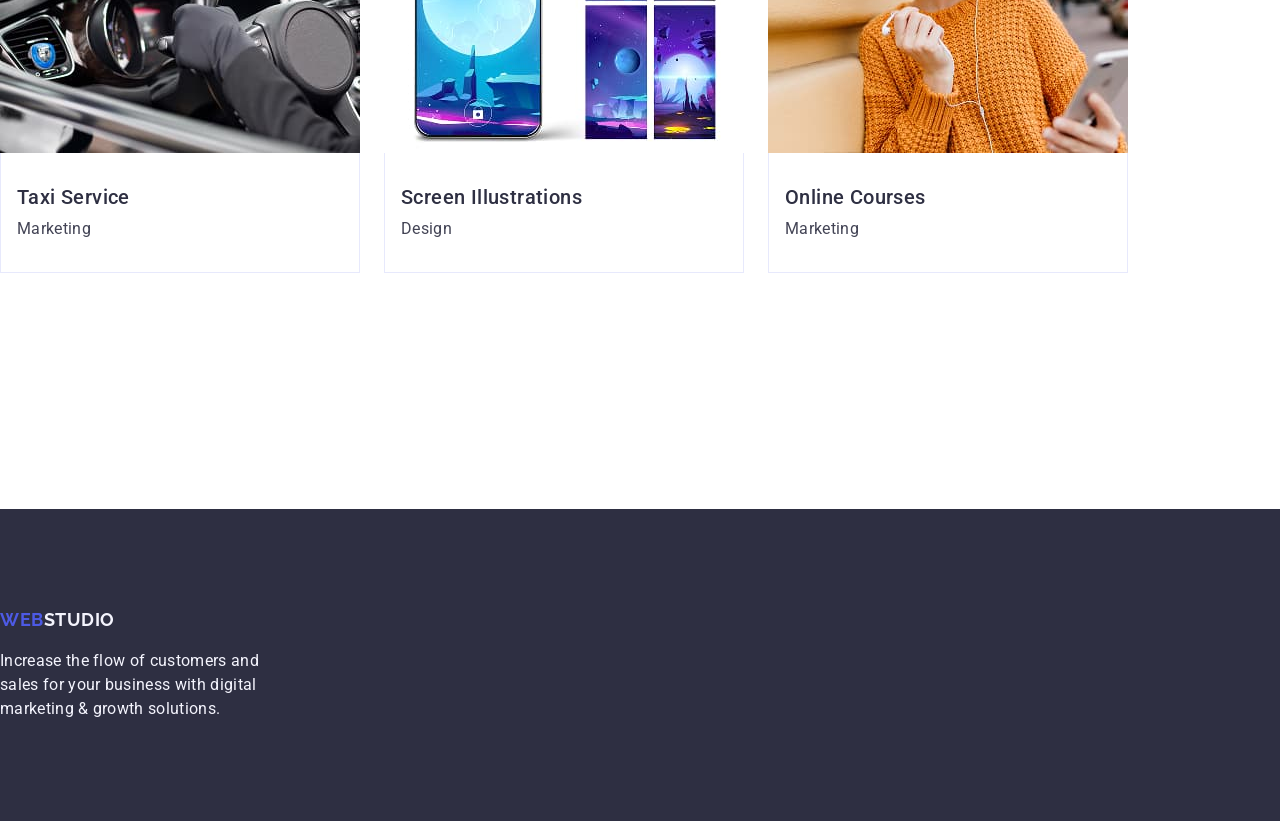
==== commit 14532e1f: "hero button correction" ====
--- a/index.html
+++ b/index.html
@@ -48,12 +48,10 @@
 
        
         <section class="section hero">
-            <div class="container">
-            <div class="hero-section">
+            < class="container">
             <h1 class="hero-title">Effective Solutions
             for Your Business</h1>
             <button class="hero-button" type="button">Order Service</button>
-            </div>
             </div>
         </section>
         
--- a/css/styles.css
+++ b/css/styles.css
@@ -12,11 +12,7 @@
     color: #434455;
     background-color: #FFFFFF;
 }
-.conteiner{
-    max-width: 1158px;
-    margin: 0 auto;
-    padding: 0 15px;
-}
+
 ul{
     list-style: none;
     color: #434455;
@@ -67,6 +63,11 @@
     overflow: hidden;
 }
 
+.conteiner {
+    width: 1158px;
+    margin: 0 auto;
+    padding: 0 15px;
+}
 .header .container{
     display: flex;
     justify-content: space-between;
@@ -92,6 +93,7 @@
 }
 .header-navigation{
     display: flex;
+    align-items: center;
 }
 .header-links{
     display: flex;
@@ -100,10 +102,10 @@
     font-weight: 500;
     letter-spacing: 0.02em;
     align-items: center;
+    padding: 24px 0;
 }
 .header-link-studio {
     color: #2e2f42;
-    padding: 24px 40px 24px 0;
 }
 
 .contacts{
@@ -120,15 +122,13 @@
 }
 
 .section {
-    padding-top: 120px;
-    padding-bottom: 120px;
+    padding: 188px 0;
 }
 .hero {
     background-color: #2E2F42;
-}
-.hero-section {
-    text-align: center;
-}
+    text-align: center;
+}
+
 .hero-title{
     font-size: 56px;
     font-weight: 700;
@@ -141,25 +141,24 @@
 
 .hero-button{
     display: block;
+    min-width: 169px;
+    height: 56px;
+    border: none;
+    border-radius: 4px;
+    cursor: pointer;
     font-family: "Roboto", sans-serif;
     font-weight: 500;
     font-size: 16px;
     line-height: 1.5;
     letter-spacing: 0.04em;
-    background-color: #4D5AE5;
+    background-color: #4d5ae5;
     color: #FFFFFF;
-    border-radius: 4px;
-    min-width: 169px;
-    height: 56px;
-    margin-top: 48px;
-    cursor: pointer;
-    border: none;
 }
 
 .philosophy-list {
-     display: flex;
-     gap: 24px;
-     flex-basis: calc((100% - 72px)/4);
+    display: flex;
+    gap: 24px;
+    width: calc((100% - 72px) / 4);
 }
 
 .philosophy-subtitle{
@@ -174,7 +173,7 @@
     background-color: #F4F4FD;
 }
 .team-name{
-    padding: 32px 16px;
+    padding: 32px 0;
     text-align: center;
 }
 .team-title{
@@ -182,7 +181,9 @@
 }
 .team-list {
     display: flex;
-    gap: 32px;
+    gap: 24px;
+    width: calc((100% - 72px) / 4);
+    border-radius: 0px 0px 4px 4px;
 }
 .team-photo{
     background-color: #FFFFFF;
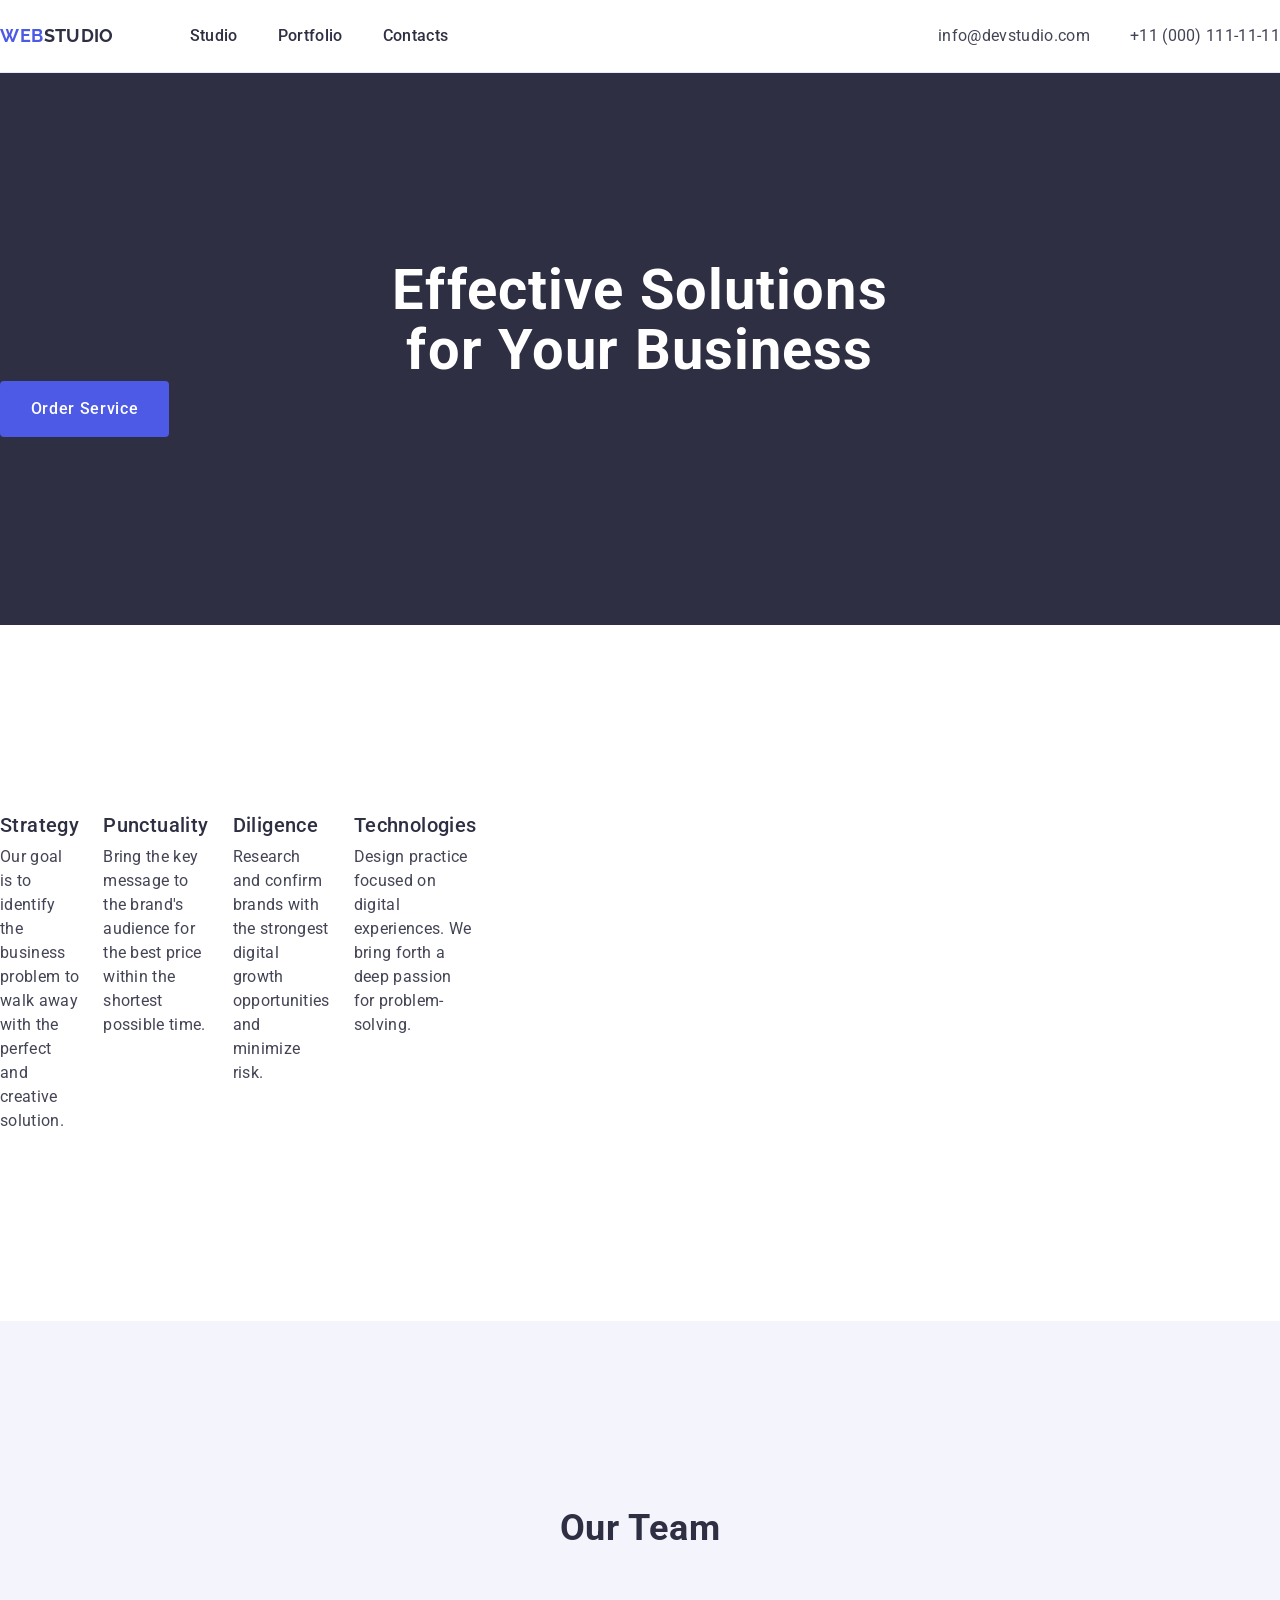
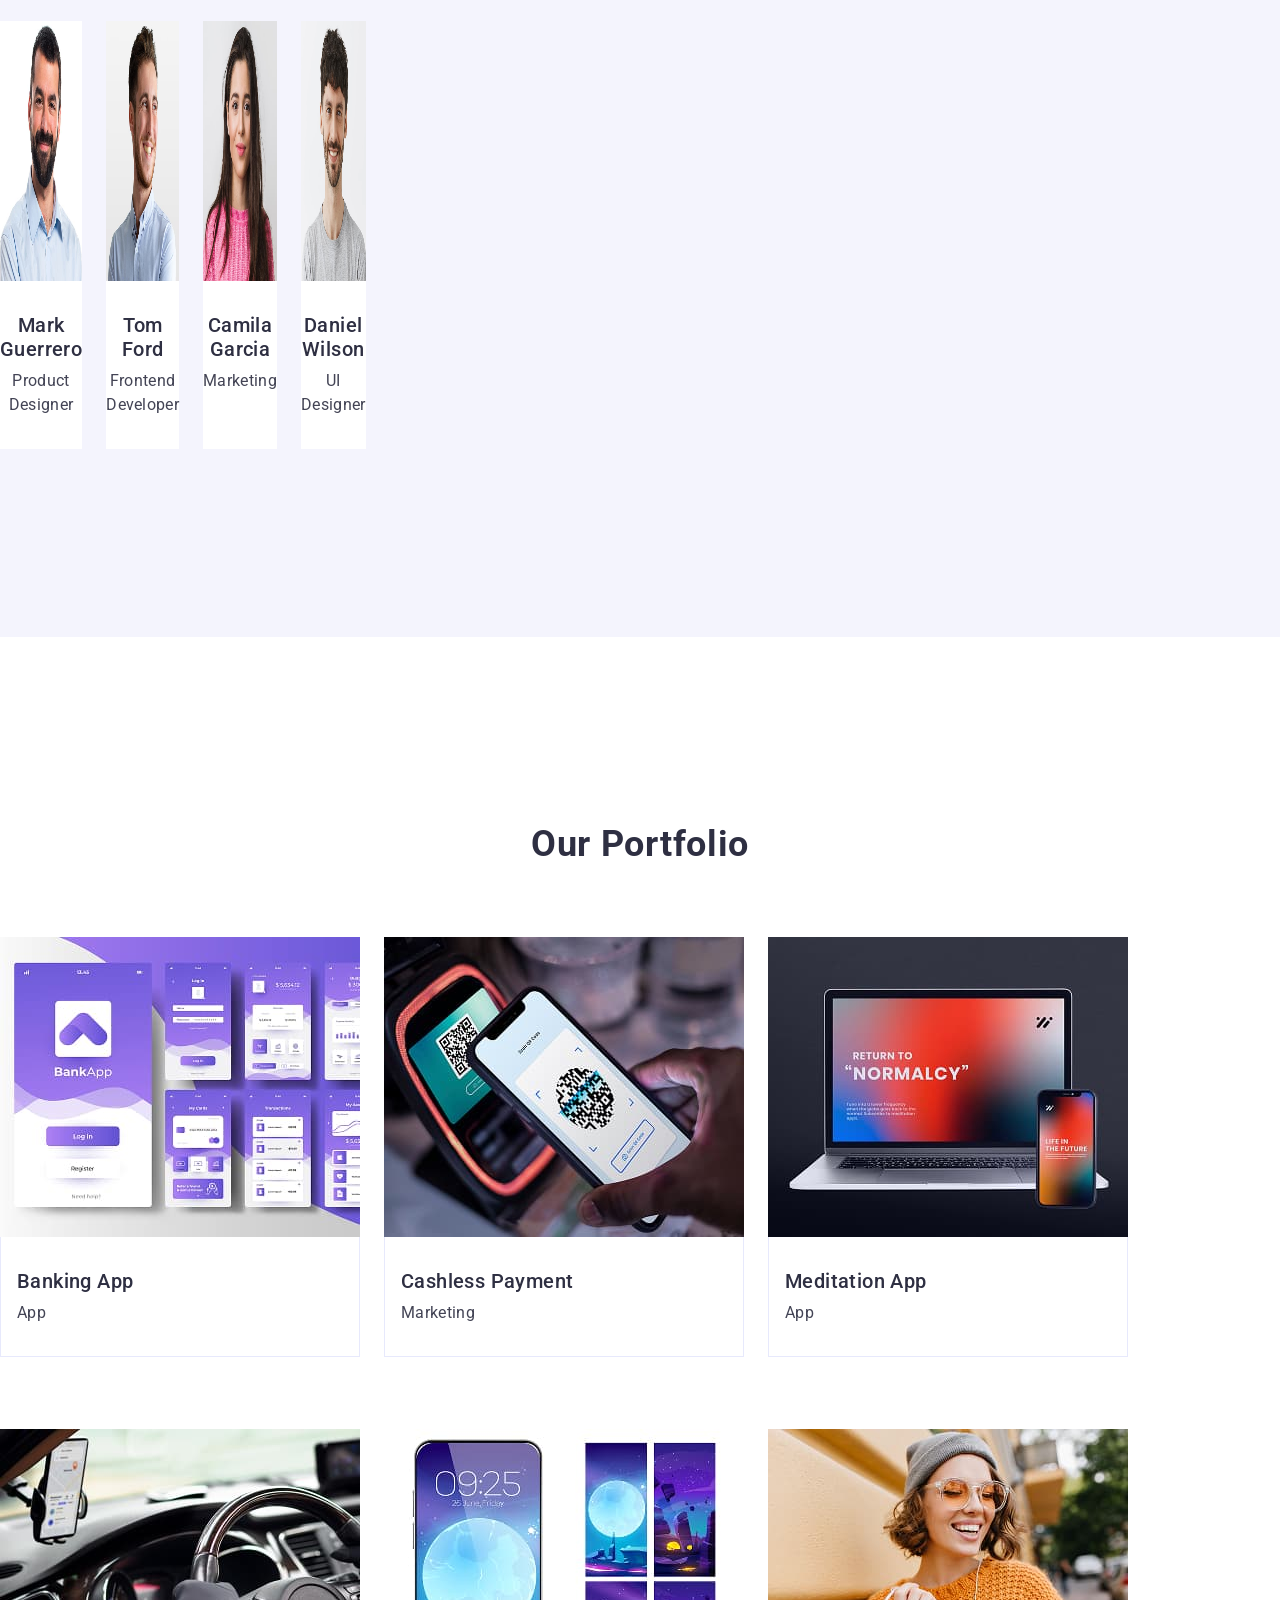
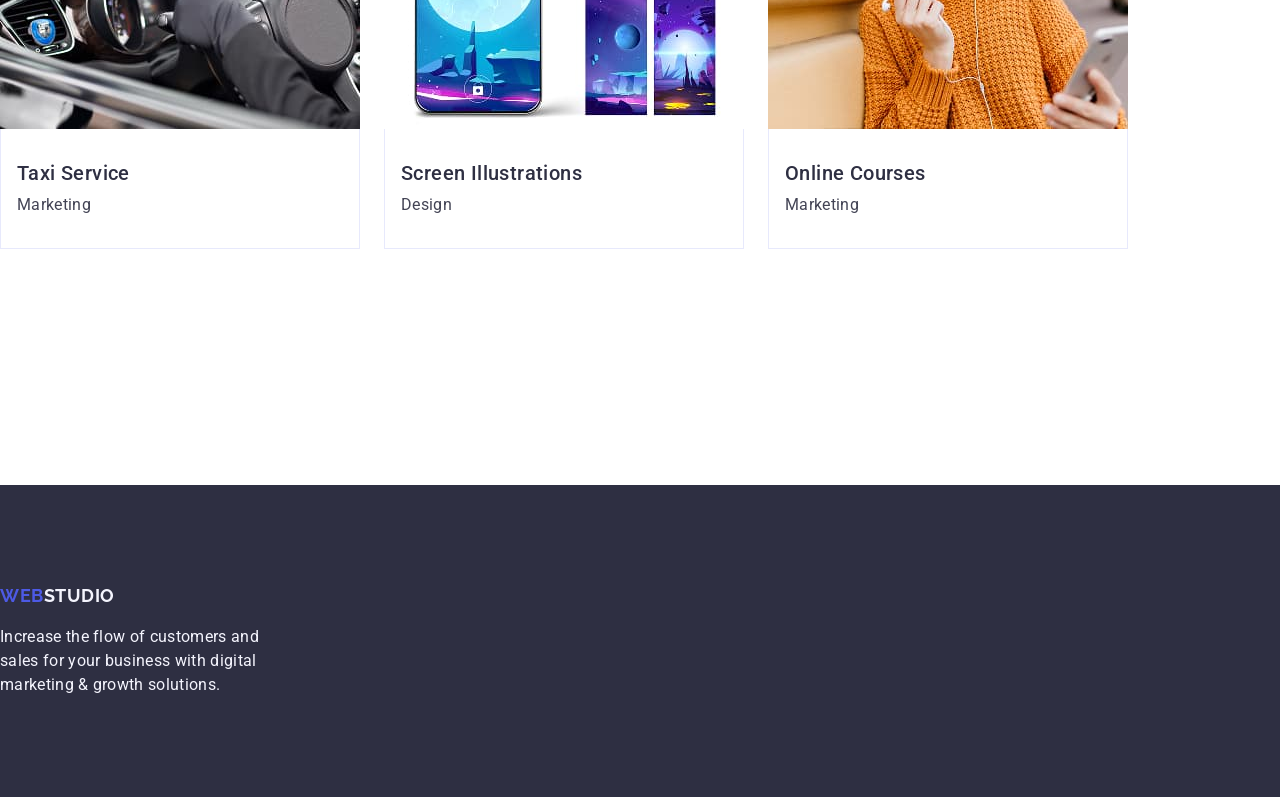
==== commit 5b0e4b52: "container deleted" ====
--- a/index.html
+++ b/index.html
@@ -48,7 +48,7 @@
 
        
         <section class="section hero">
-            < class="container">
+            <div class="container">
             <h1 class="hero-title">Effective Solutions
             for Your Business</h1>
             <button class="hero-button" type="button">Order Service</button>
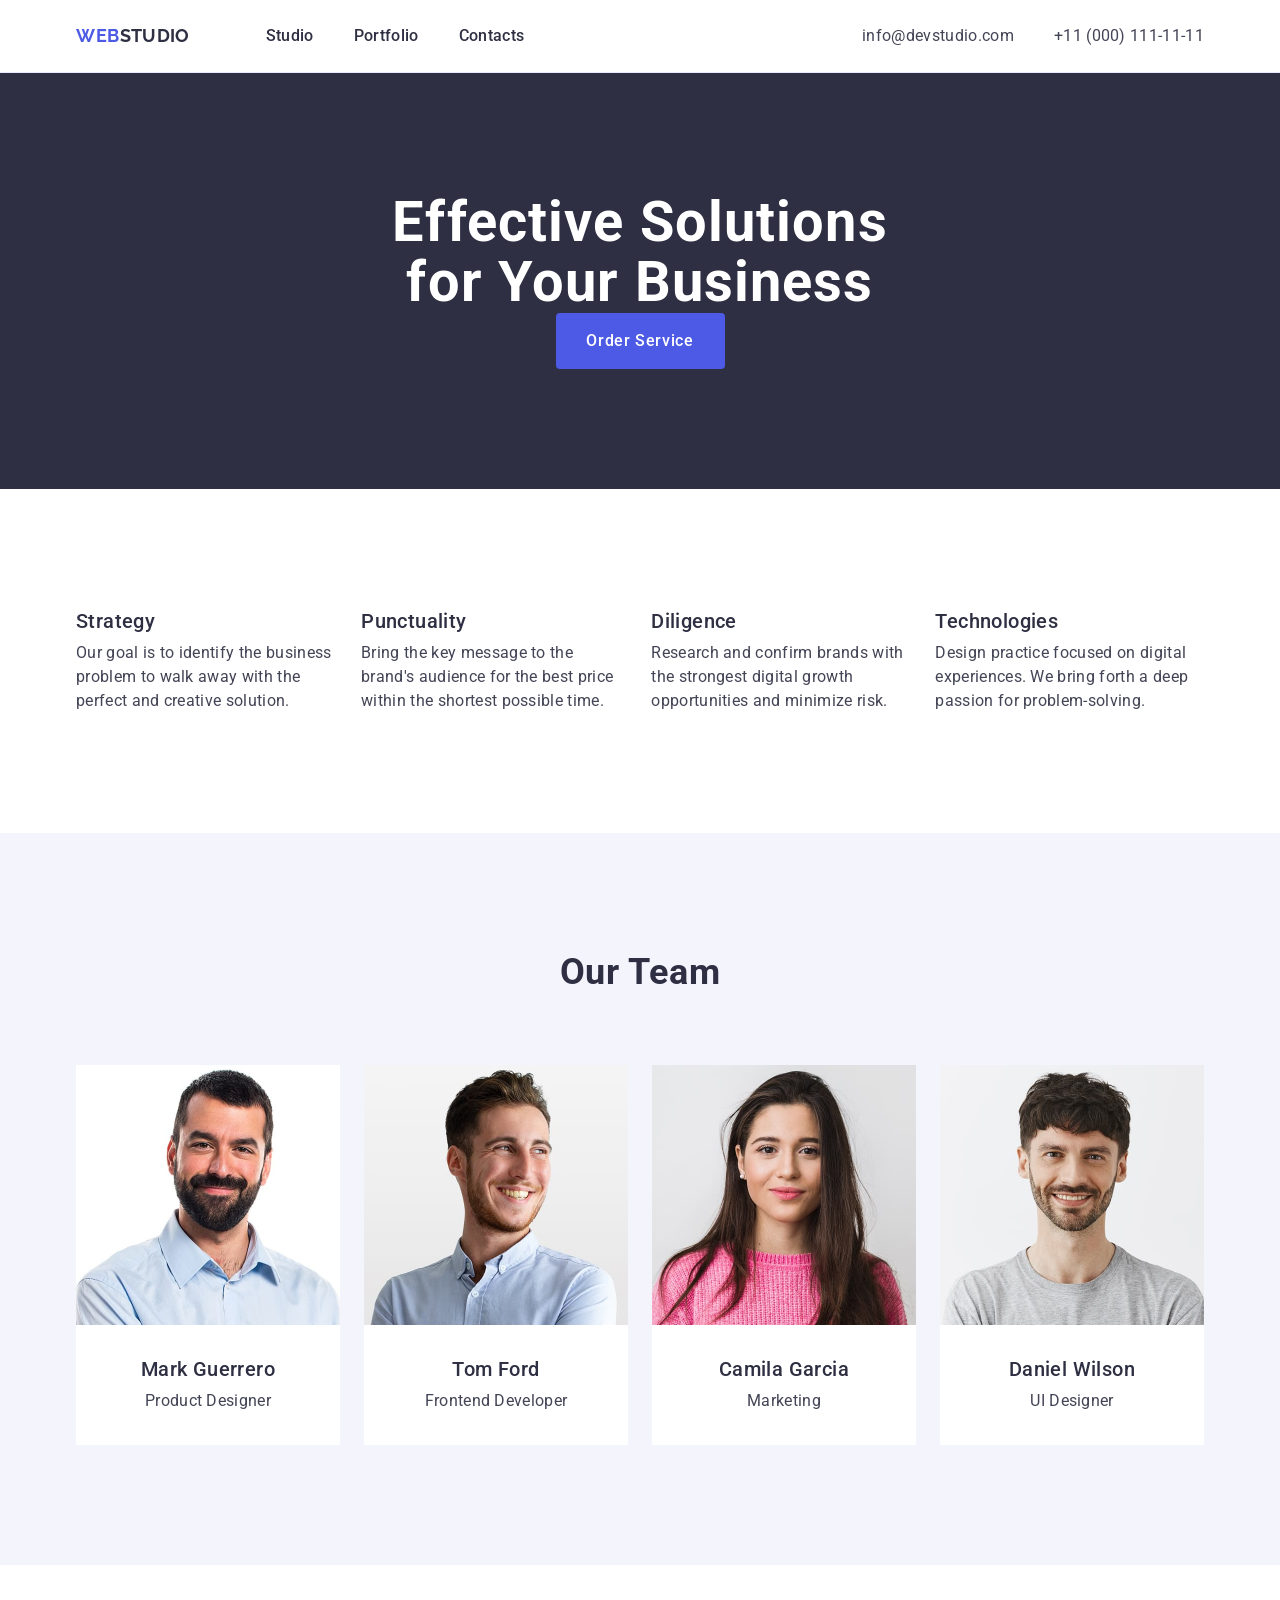
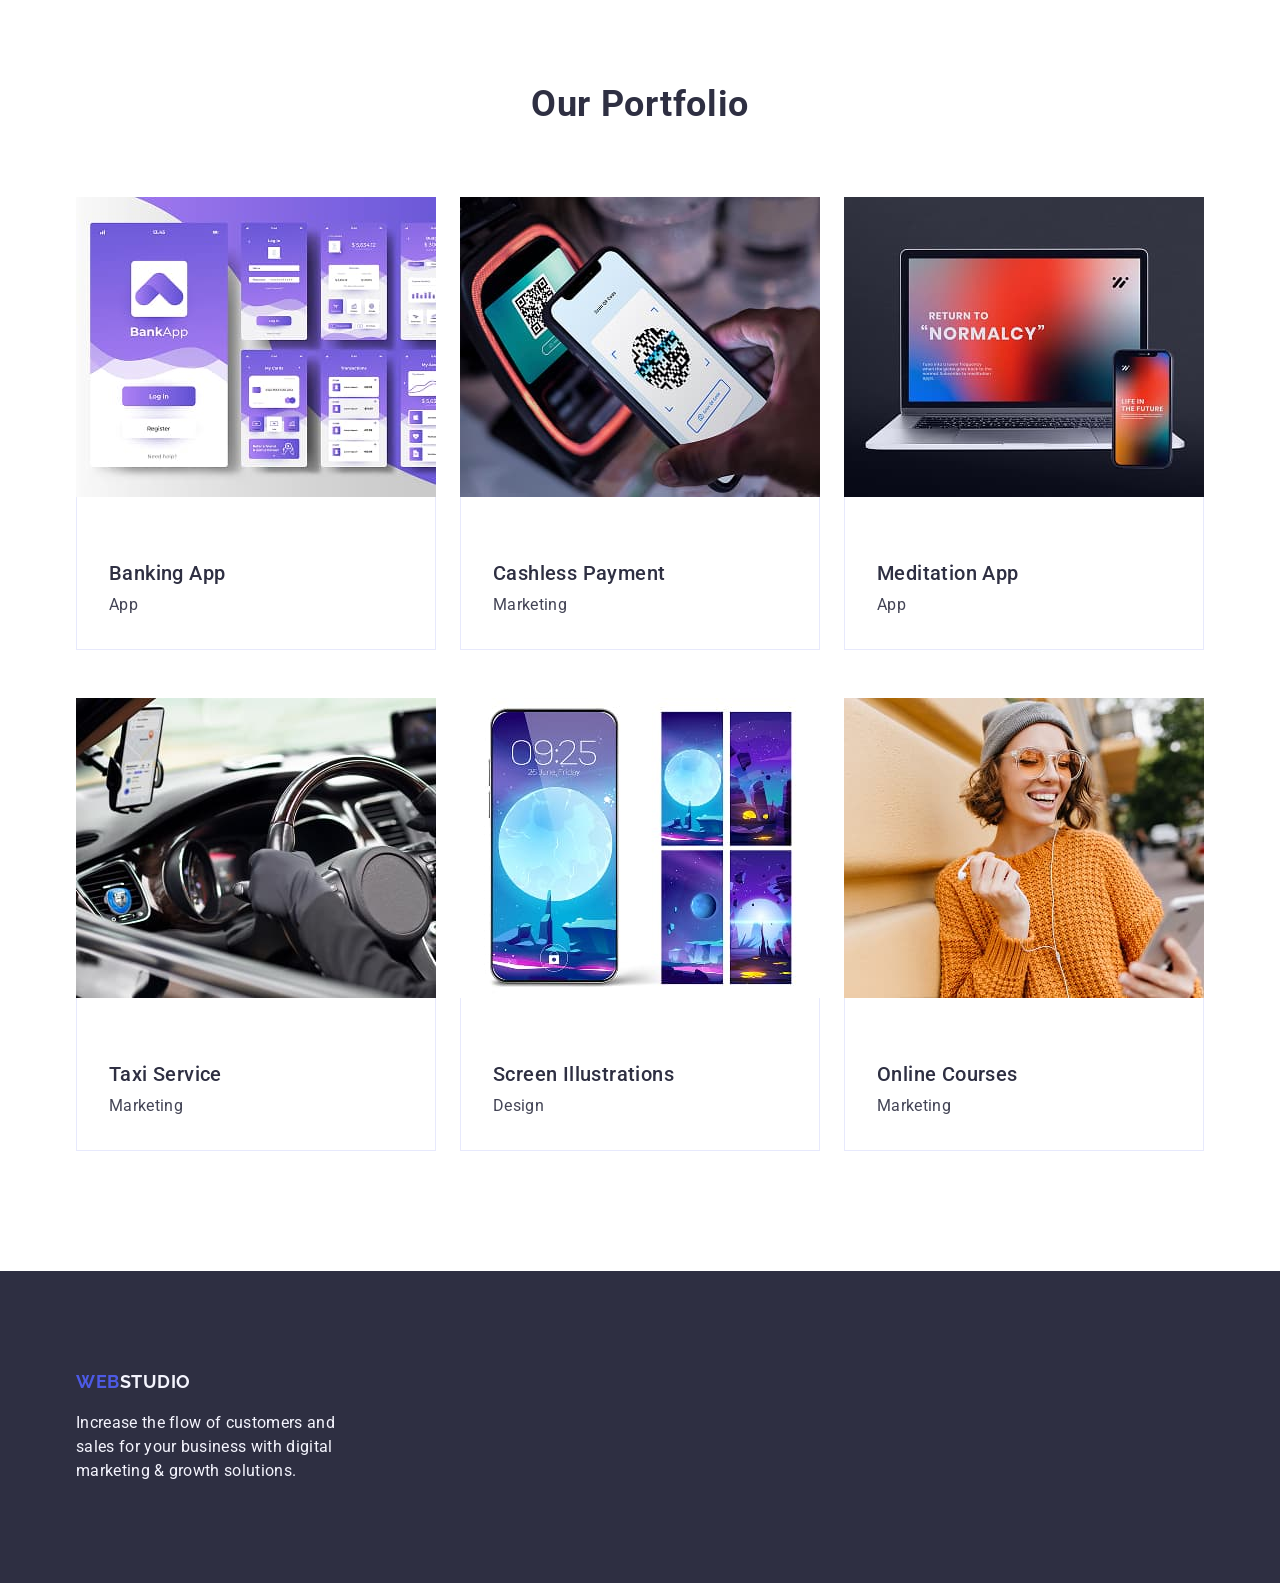
==== commit 8e57a267: "hw correction" ====
--- a/index.html
+++ b/index.html
@@ -17,7 +17,7 @@
     
     
         <header class="header">
-            <div class="container ">
+            <div class="container">
         <nav class="header-navigation">
             <a class="header-logo" href="./index.html">Web<span class="logo-header-studio">Studio</span></a>
             <ul class="header-links">
--- a/css/styles.css
+++ b/css/styles.css
@@ -63,7 +63,7 @@
     overflow: hidden;
 }
 
-.conteiner {
+.container {
     width: 1158px;
     margin: 0 auto;
     padding: 0 15px;
@@ -102,11 +102,11 @@
     font-weight: 500;
     letter-spacing: 0.02em;
     align-items: center;
+}
+.header-link-studio {
+    color: #2e2f42;
     padding: 24px 0;
-}
-.header-link-studio {
-    color: #2e2f42;
-}
+    }
 
 .contacts{
     display: flex;
@@ -121,14 +121,13 @@
     letter-spacing: 0.02em;
 }
 
-.section {
+.section .hero{
     padding: 188px 0;
 }
 .hero {
     background-color: #2E2F42;
     text-align: center;
 }
-
 .hero-title{
     font-size: 56px;
     font-weight: 700;
@@ -138,7 +137,6 @@
     max-width: 496px;
     margin: 0 auto;
 }
-
 .hero-button{
     display: block;
     min-width: 169px;
@@ -153,14 +151,16 @@
     letter-spacing: 0.04em;
     background-color: #4d5ae5;
     color: #FFFFFF;
-}
-
+    margin: 0 auto;
+}
+.section {
+    padding: 120px 0;
+}
 .philosophy-list {
     display: flex;
     gap: 24px;
-    width: calc((100% - 72px) / 4);
-}
-
+    flex-basis: calc((100% - 3 * 24px) / 4);
+}
 .philosophy-subtitle{
     margin-bottom: 8px;
 }
@@ -182,7 +182,7 @@
 .team-list {
     display: flex;
     gap: 24px;
-    width: calc((100% - 72px) / 4);
+    flex-basis: calc((100% - 3 * 24px) / 4);
     border-radius: 0px 0px 4px 4px;
 }
 .team-photo{
@@ -212,17 +212,16 @@
 .portfolio-list{
     display: flex;
     flex-wrap: wrap;
-    gap: 24px;
-}
-
+    column-gap: 24px;
+    row-gap: 48px;
+    flex-basis: calc((100% - 48px) / 3);
+}
 .portfolio-name{
     border-top: 0;
     border-right: 1px solid #E7E9FC;
     border-bottom: 1px solid #E7E9FC;
     border-left: 1px solid #E7E9FC;
-    width: 360px;
-    height: 120px;
-    margin-bottom: 48px;
+    padding: 32px 16px;
 }
 .portfolio-title{
     font-size: 36px;
@@ -240,31 +239,30 @@
     color: #2e2f42;
     padding-top: 32px;
     padding-left: 16px;
-    padding-bottom: 8px;
+    margin-bottom: 8px;
 }
 .portfolio-text{
     letter-spacing: 0.02em;
     padding-left: 16px;
 }
+
 .footer{
+    padding: 100px 0;
     background-color:#2E2F42;
 }
-.footer .container{
-    padding-top: 100px;
-    padding-bottom: 100px;
-}
 .footer-logo {
-        font-family: 'Raleway', sans-serif;
-        font-size: 18px;
-        line-height: 1.17;
-        text-transform: uppercase;
-        font-weight: 700;
-        color:#4d5ae5;
-        letter-spacing: 0.03em;
+    display: inline-block;
+    font-family: 'Raleway', sans-serif;
+    font-size: 18px;
+    line-height: 1.17;
+    text-transform: uppercase;
+    font-weight: 700;
+    color:#4d5ae5;
+    letter-spacing: 0.03em;
     }
-    .logo-studio{
+.logo-studio{
         color: #f4f4fd;
-    }
+}
 .footer-text{
     letter-spacing: 0.02em;
     color:#F4F4FD;
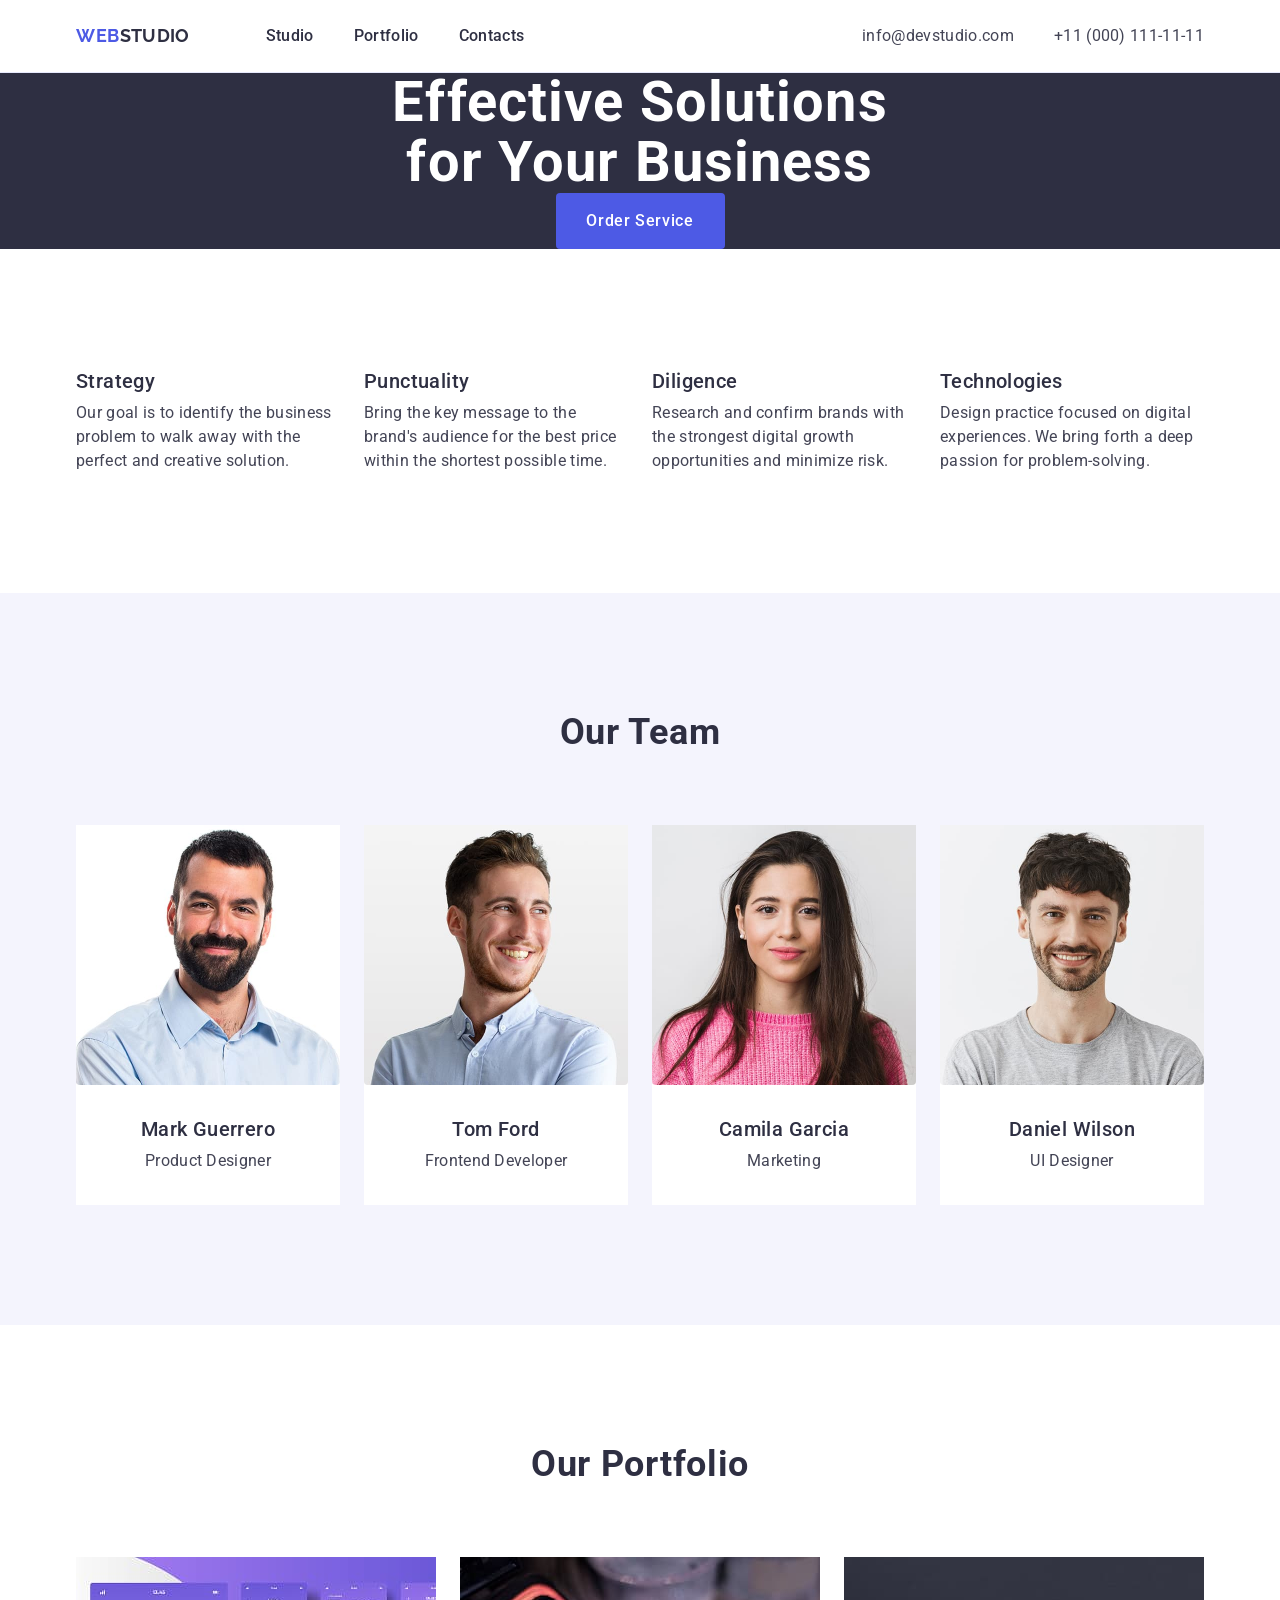
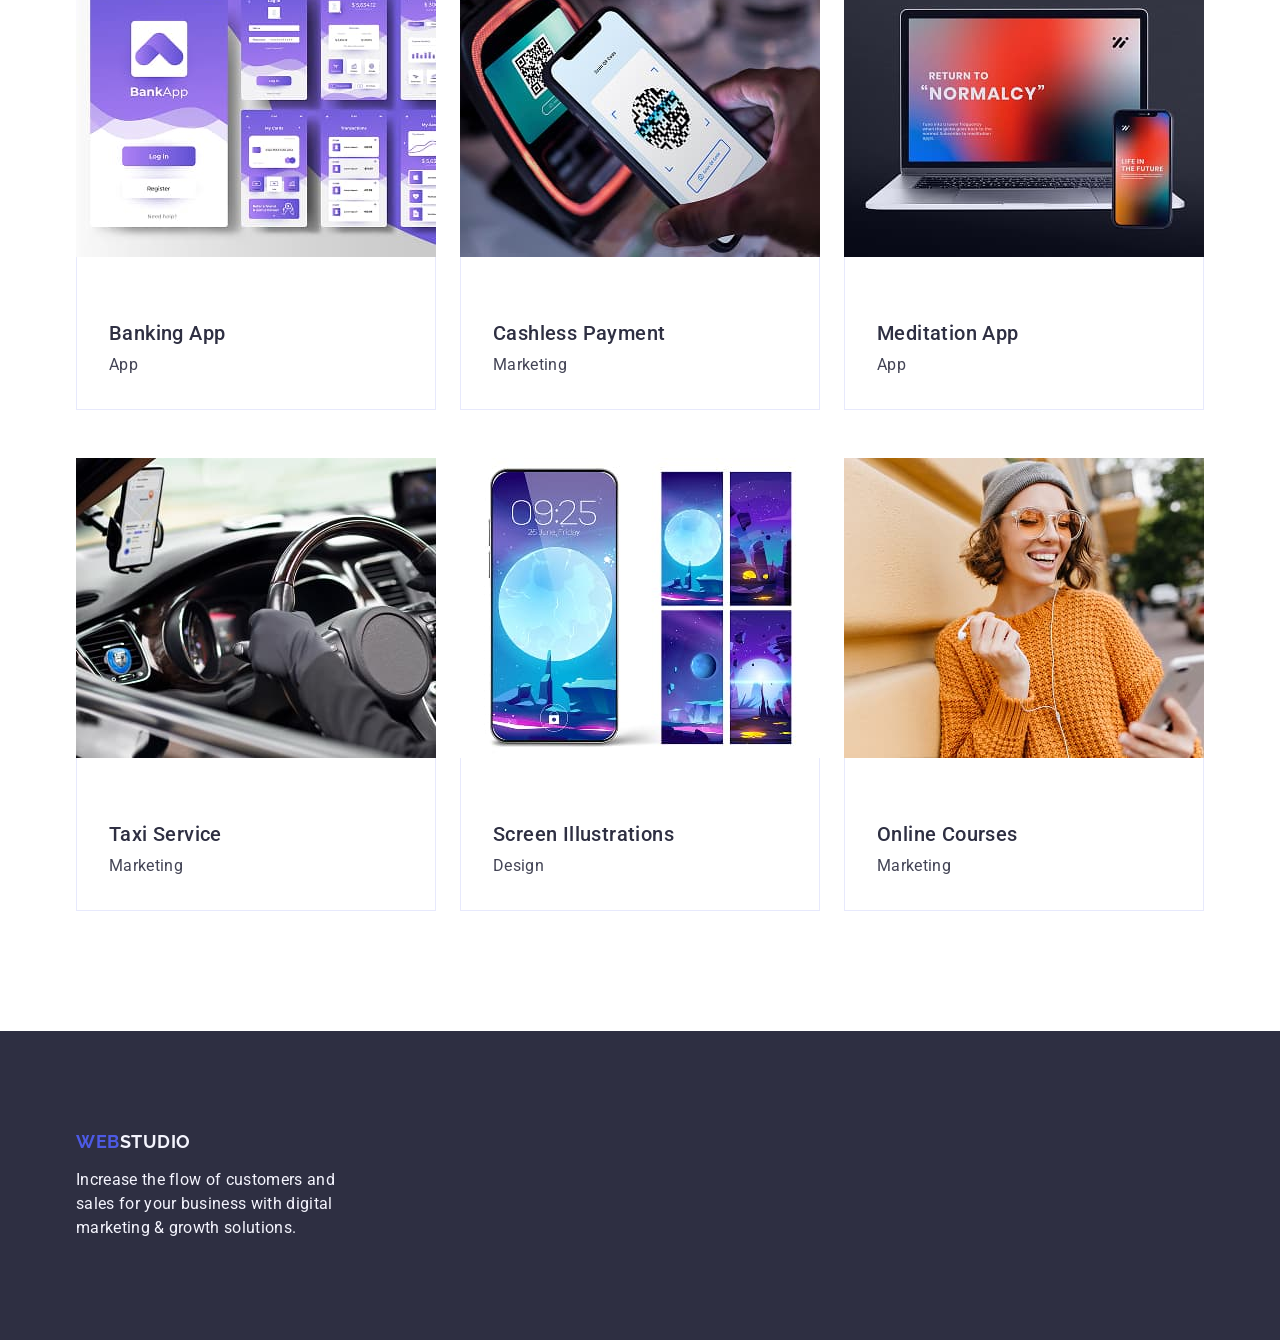
==== commit fd174bcf: "hw correction full" ====
--- a/index.html
+++ b/index.html
@@ -61,20 +61,20 @@
             <div class="container">
             <h2 class="visually-hidden">Our philosophy</h2>
             <ul class="philosophy-list">
-                <li>
+                <li class="philosophy-column">
                     <h3 class="philosophy-subtitle">Strategy</h3>
                     <p class="philosophy-text">Our goal is to identify the business
                     problem to walk away with the perfect and creative solution.</p>
                 </li>
-                <li>
+                <li class="philosophy-column">
                     <h3 class="philosophy-subtitle">Punctuality</h3>
                     <p class="philosophy-text">Bring the key message to the brand's audience for the best price within the shortest possible time.</p>
                 </li>
-                <li>
+                <li class="philosophy-column">
                     <h3 class="philosophy-subtitle">Diligence</h3>
                     <p class="philosophy-text">Research and confirm brands with the strongest digital growth opportunities and minimize risk.</p>
                 </li>
-                <li>
+                <li class="philosophy-column">
                     <h3 class="philosophy-subtitle">Technologies</h3>
                     <p class="philosophy-text">Design practice focused on digital experiences. We bring forth a deep passion for problem-solving.</p>
                 </li>
@@ -89,28 +89,28 @@
             <h2 class="team-title">Our Team</h2>
             <ul class="team-list">
                 <li class="team-photo">
-                    <img src="./images/1_img.jpg" width="264" height="260" alt="Photo Mark Guerrero">
+                    <img class="photo" src="./images/1_img.jpg" width="264" height="260" alt="Photo Mark Guerrero">
                     <div class="team-name">
                     <h3 class="team-subtitle">Mark Guerrero</h3>
                     <p class="team-text">Product Designer</p>
                     </div>
                 </li>
                 <li class="team-photo">
-                    <img src="./images/2_img.jpg" width="264" height="260" alt="Photo Tom Ford">
+                    <img class="photo" src="./images/2_img.jpg" width="264" height="260" alt="Photo Tom Ford">
                     <div class="team-name">
                     <h3 class="team-subtitle">Tom Ford</h3>
                     <p class="team-text">Frontend Developer</p>
                     </div>
                 </li>
                 <li class="team-photo">
-                    <img src="./images/3_img.jpg" width="264" height="260" alt="Photo Camila Garcia">
+                    <img class="photo" src="./images/3_img.jpg" width="264" height="260" alt="Photo Camila Garcia">
                     <div class="team-name">
                     <h3 class="team-subtitle">Camila Garcia</h3>
                     <p class="team-text">Marketing</p>
                     </div>
                 </li>
                 <li class="team-photo">
-                    <img src="./images/4_img.jpg" width="264" height="260" alt="Photo Daniel Wilson">
+                    <img class="photo" src="./images/4_img.jpg" width="264" height="260" alt="Photo Daniel Wilson">
                     <div class="team-name">
                     <h3 class="team-subtitle">Daniel Wilson</h3>
                     <p class="team-text">UI Designer</p>
--- a/css/styles.css
+++ b/css/styles.css
@@ -153,36 +153,43 @@
     color: #FFFFFF;
     margin: 0 auto;
 }
-.section {
+
+.philosophy {
     padding: 120px 0;
 }
 .philosophy-list {
+    display: flex;
+    gap: 24px;
+}
+.philosophy-column{
+    flex-basis: calc((100% - 3 * 24px) / 4);
+}
+.philosophy-subtitle{
+    margin-bottom: 8px;
+}
+.philosophy-text{
+    line-height: 1.5;
+    letter-spacing: 0.02em;
+}
+
+
+.team{
+    padding: 120px 0;
+    background-color: #F4F4FD;
+}
+.team-name{
+    padding: 32px 0;
+    text-align: center;
+}
+.team-title{
+    margin-bottom: 72px;
+}
+.team-list {
     display: flex;
     gap: 24px;
     flex-basis: calc((100% - 3 * 24px) / 4);
 }
-.philosophy-subtitle{
-    margin-bottom: 8px;
-}
-.philosophy-text{
-    line-height: 1.5;
-    letter-spacing: 0.02em;
-}
-
-.team{
-    background-color: #F4F4FD;
-}
-.team-name{
-    padding: 32px 0;
-    text-align: center;
-}
-.team-title{
-    margin-bottom: 72px;
-}
-.team-list {
-    display: flex;
-    gap: 24px;
-    flex-basis: calc((100% - 3 * 24px) / 4);
+.photo{
     border-radius: 0px 0px 4px 4px;
 }
 .team-photo{
@@ -209,6 +216,9 @@
     letter-spacing: 0.02em;
 }
 
+.portfolio{
+    padding: 120px 0 120px 0;
+}
 .portfolio-list{
     display: flex;
     flex-wrap: wrap;
@@ -252,6 +262,7 @@
 }
 .footer-logo {
     display: inline-block;
+    margin-bottom: 16px;
     font-family: 'Raleway', sans-serif;
     font-size: 18px;
     line-height: 1.17;
@@ -267,5 +278,4 @@
     letter-spacing: 0.02em;
     color:#F4F4FD;
     width: 264px;
-    margin-top: 16px;
 }
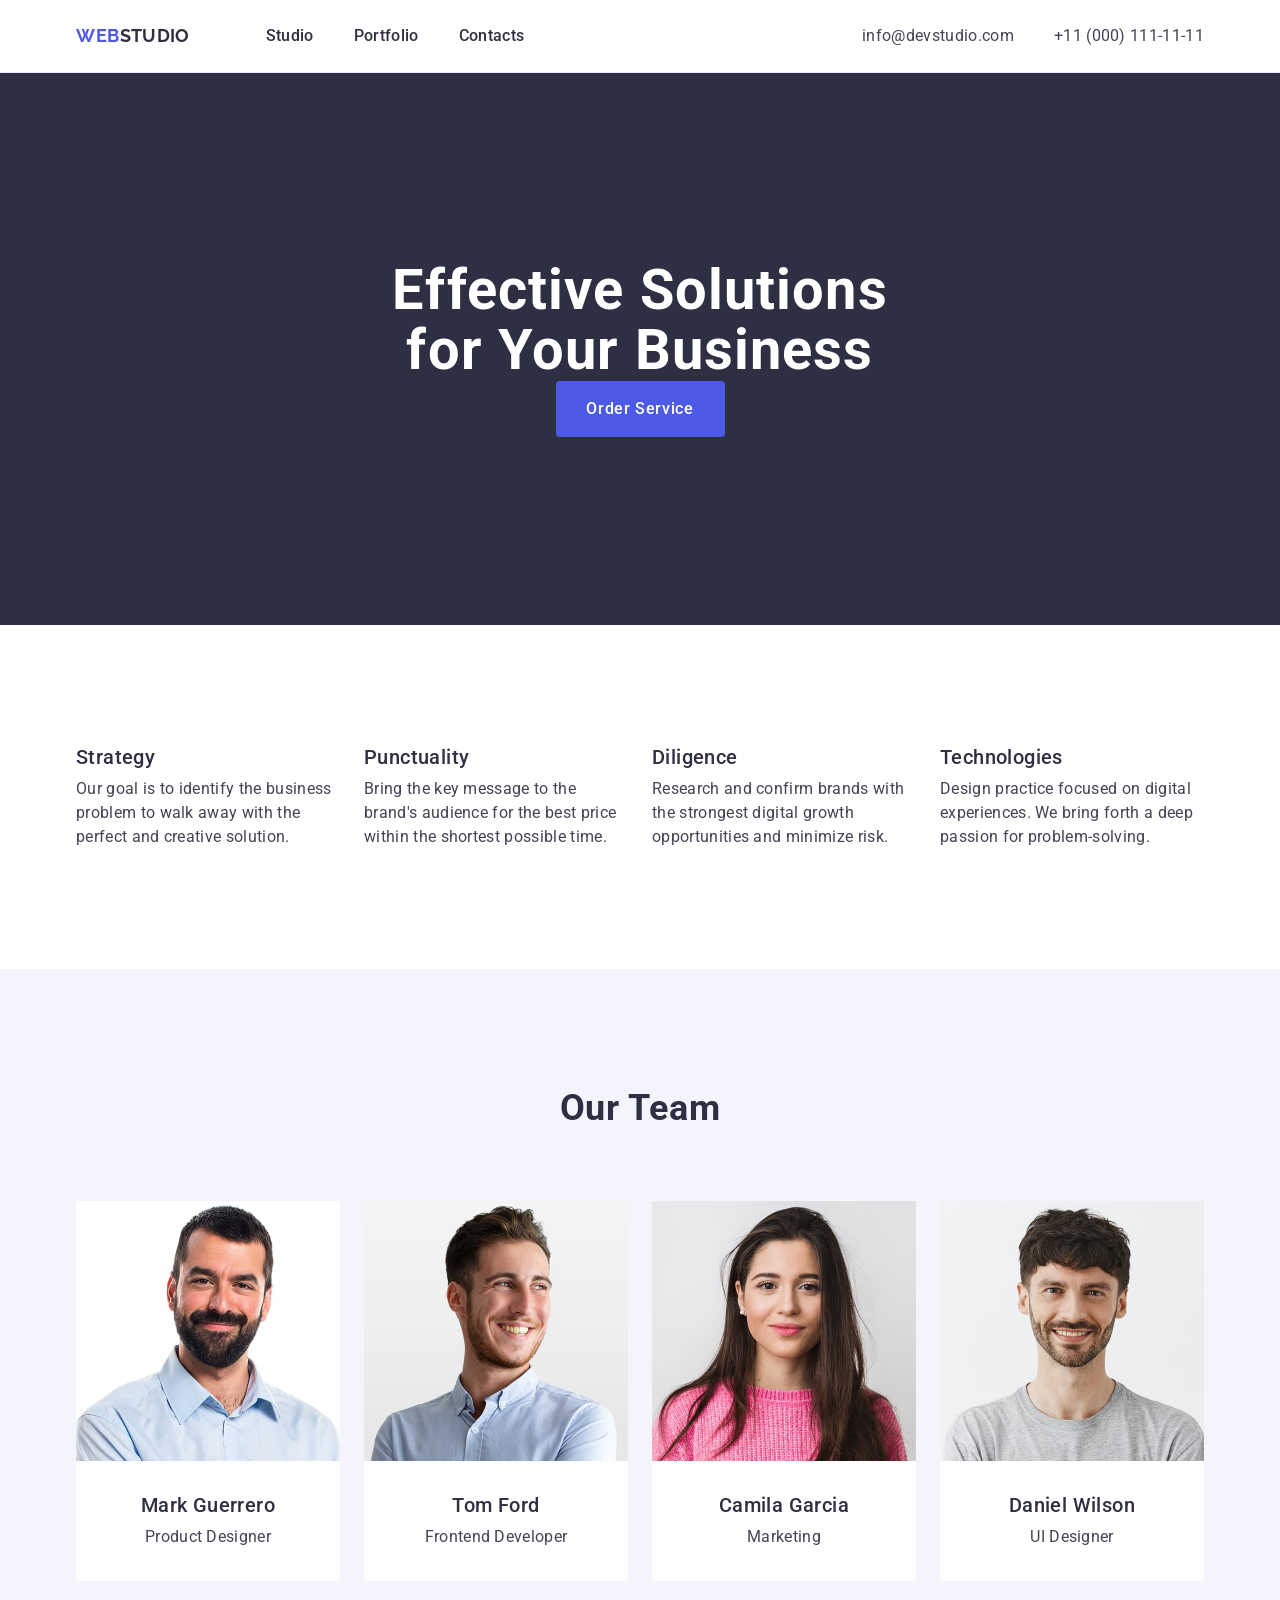
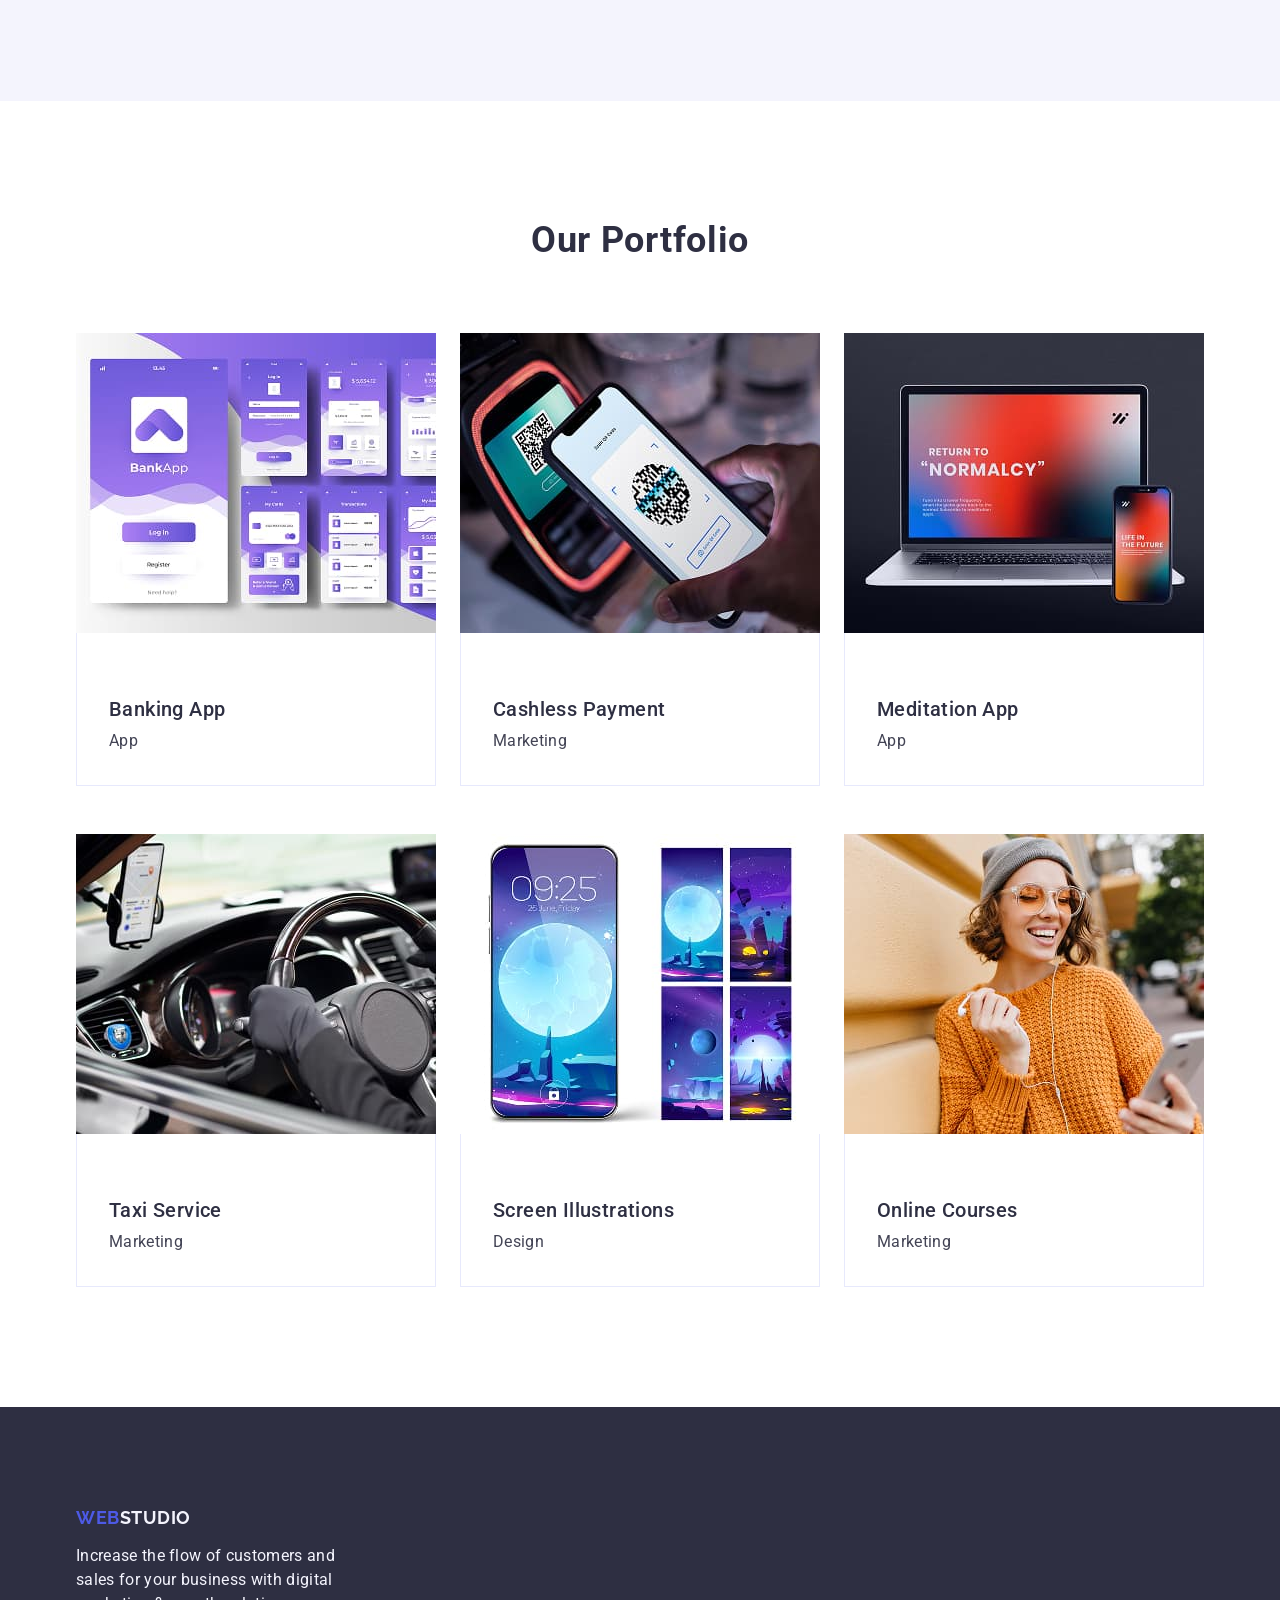
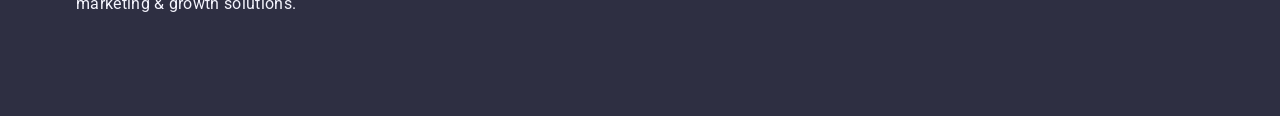
==== commit f54f5d4f: "border radius" ====
--- a/index.html
+++ b/index.html
@@ -125,42 +125,42 @@
             <div class="container">
             <h2 class="portfolio-title">Our Portfolio</h2>
             <ul class="portfolio-list">
-                <li>
+                <li class="portfolio-item">
                     <img src="./images/img_portfolio_1.jpg" width="360" height="300" alt="App windows">
                     <div class="portfolio-name">
                     <h3 class="portfolio-subtitle">Banking App</h3>
                     <p class="portfolio-text">App</p>
                     </div>
                 </li>
-                <li>
+                <li class="portfolio-item">
                     <img src="./images/img_portfolio_2.jpg" width="360" height="300" alt="Reading QR code">
                     <div class="portfolio-name">
                     <h3 class="portfolio-subtitle">Cashless Payment</h3>
                     <p class="portfolio-text">Marketing</p>
                     </div>
                 </li>
-                <li>
+                <li class="portfolio-item">
                     <img src="./images/img_portfolio_3.jpg" width="360" height="300" alt="Laptop and phone photo">
                     <div class="portfolio-name">
                     <h3 class="portfolio-subtitle">Meditation App</h3>
                     <p class="portfolio-text">App</p>
                     </div>
                 </li>
-                <li>
+                <li class="portfolio-item">
                     <img src="./images/img_portfolio_4.jpg" width="360" height="300" alt="Driving car">
                     <div class="portfolio-name">
                     <h3 class="portfolio-subtitle">Taxi Service</h3>
                     <p class="portfolio-text">Marketing</p>
                     </div>
                 </li>
-                <li>
+                <li class="portfolio-item">
                     <img src="./images/img_portfolio_5.jpg" width="360" height="300" alt="Mobile phone screens">
                     <div class="portfolio-name">
                     <h3 class="portfolio-subtitle">Screen Illustrations</h3>
                     <p class="portfolio-text">Design</p>
                     </div>
                 </li>
-                <li>
+                <li class="portfolio-item">
                     <img src="./images/img_portfolio_6.jpg" width="360" height="300" alt="Girl in glasses">
                     <div class="portfolio-name">
                     <h3 class="portfolio-subtitle">Online Courses</h3>
--- a/css/styles.css
+++ b/css/styles.css
@@ -121,7 +121,7 @@
     letter-spacing: 0.02em;
 }
 
-.section .hero{
+.hero{
     padding: 188px 0;
 }
 .hero {
@@ -188,12 +188,12 @@
     display: flex;
     gap: 24px;
     flex-basis: calc((100% - 3 * 24px) / 4);
-}
-.photo{
-    border-radius: 0px 0px 4px 4px;
-}
+    
+}
+
 .team-photo{
     background-color: #FFFFFF;
+    border-radius: 0px 0px 4px 4px;
 }
 .team-title{
     font-size: 36px;
